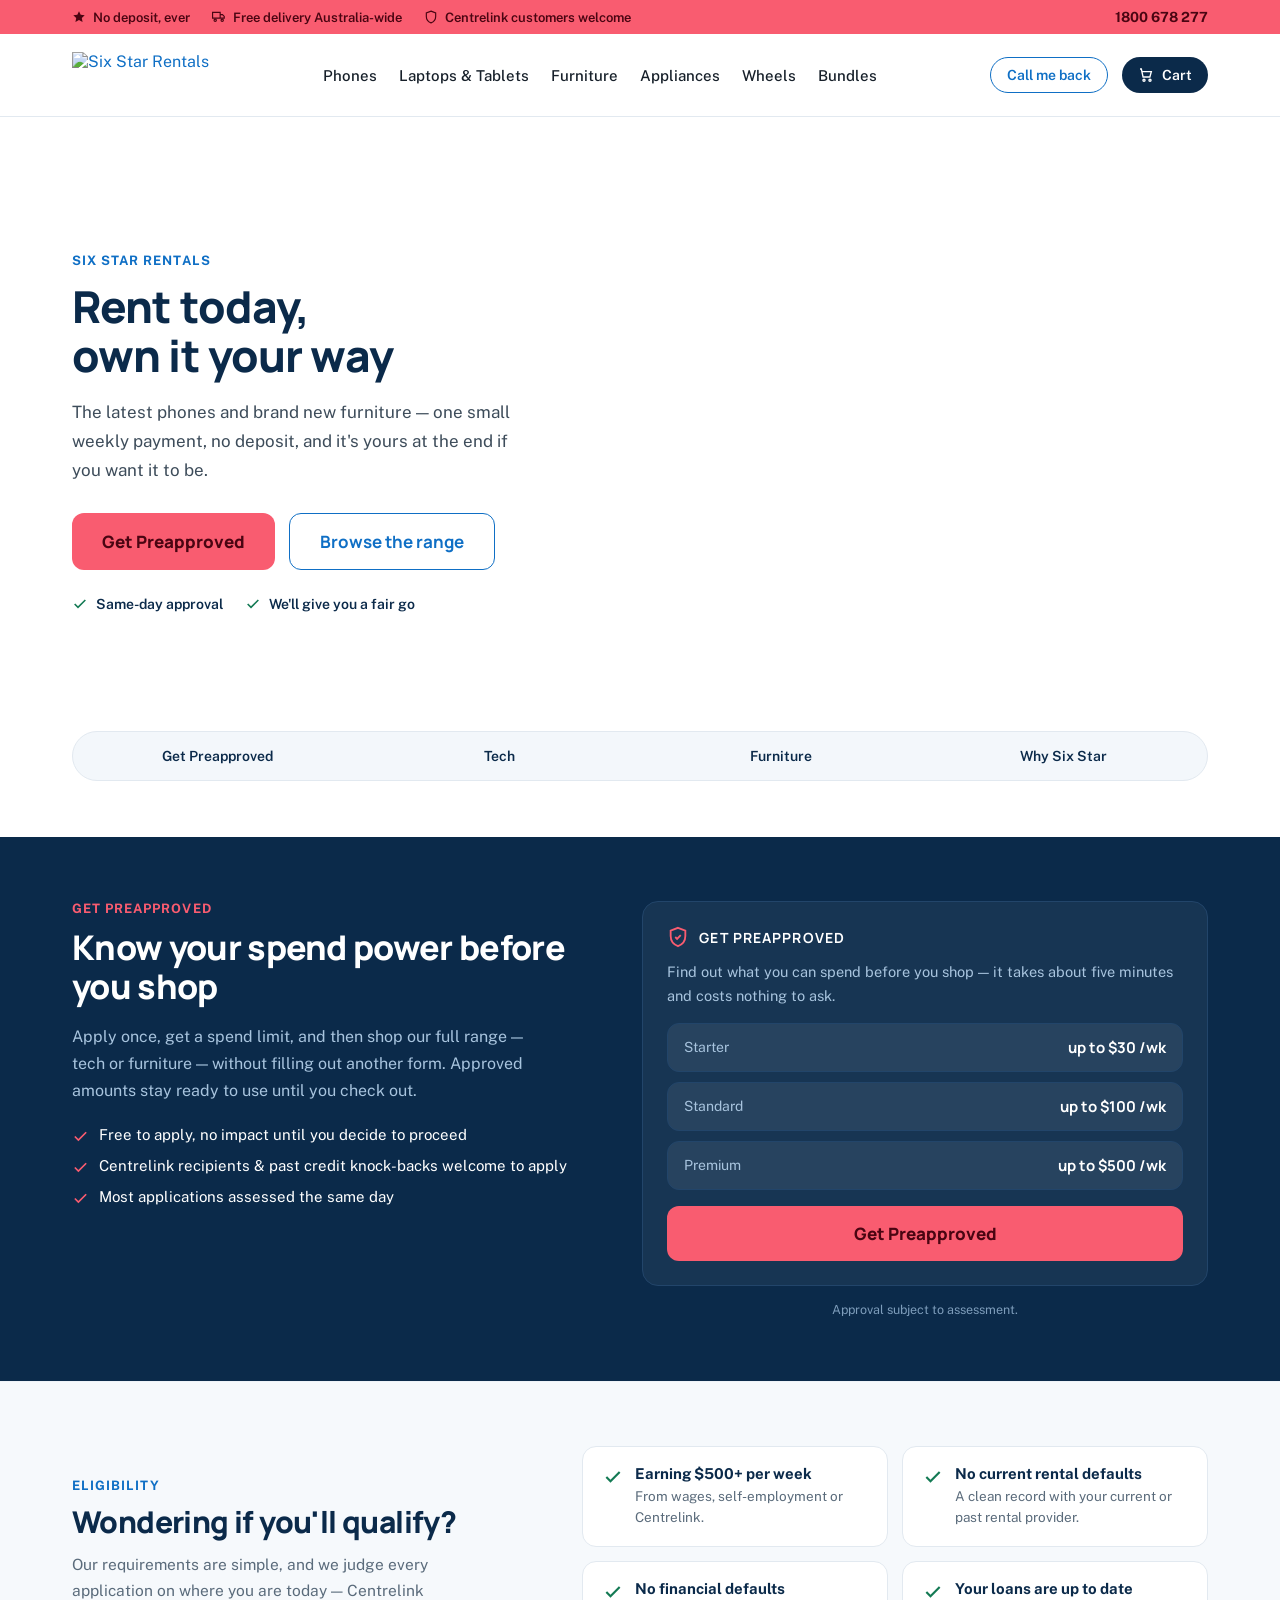
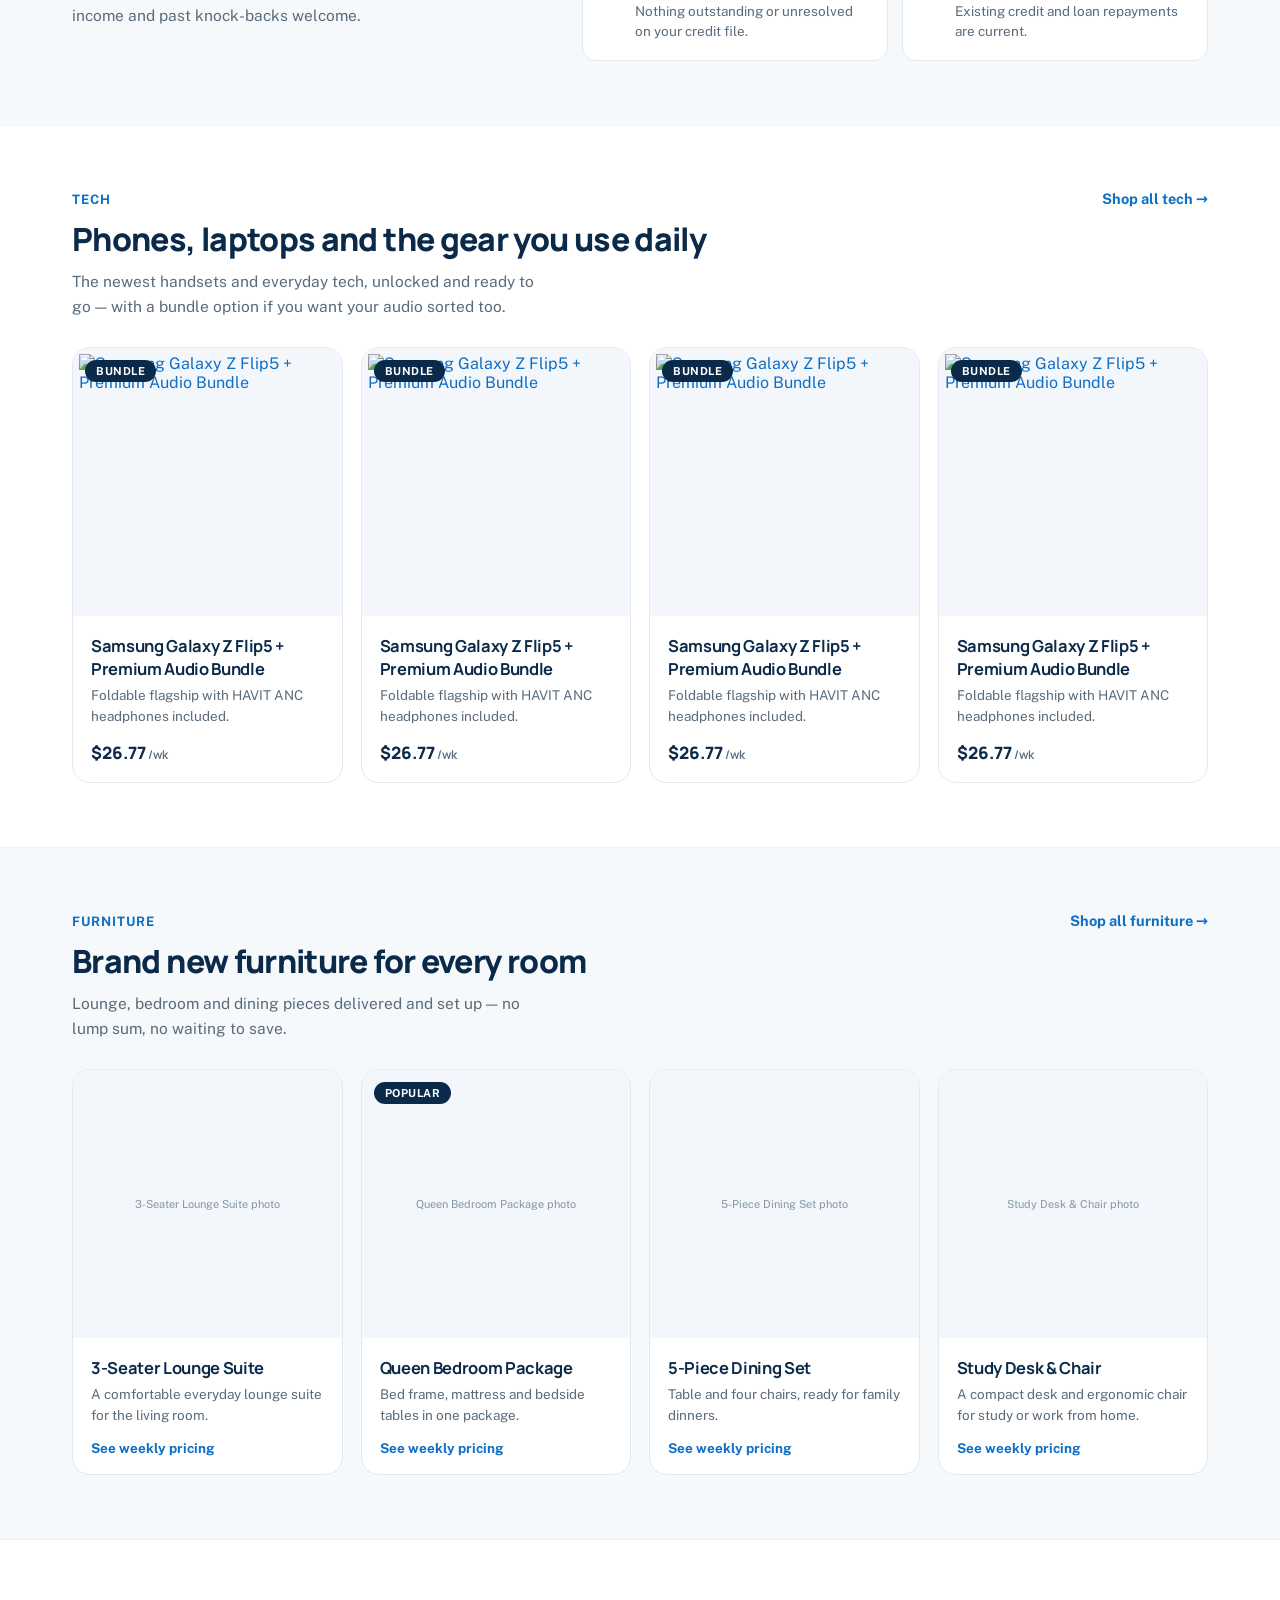
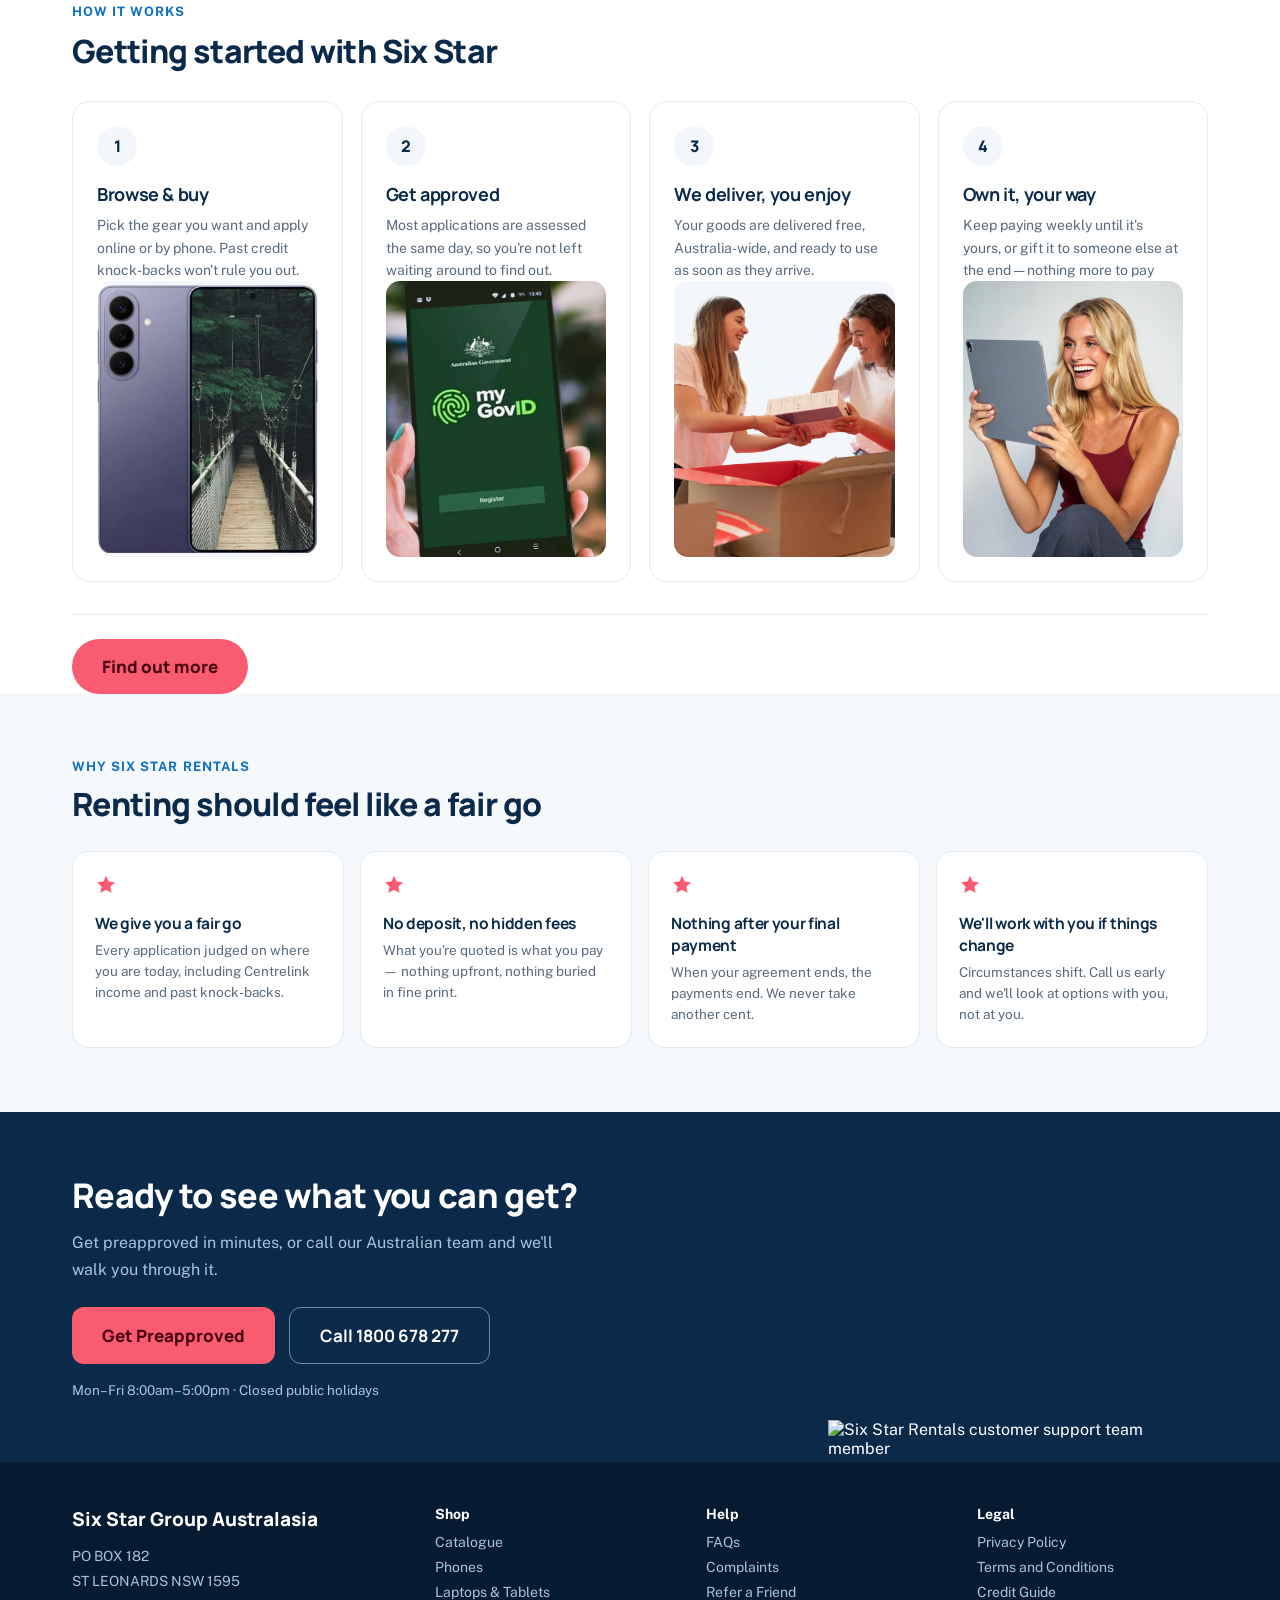
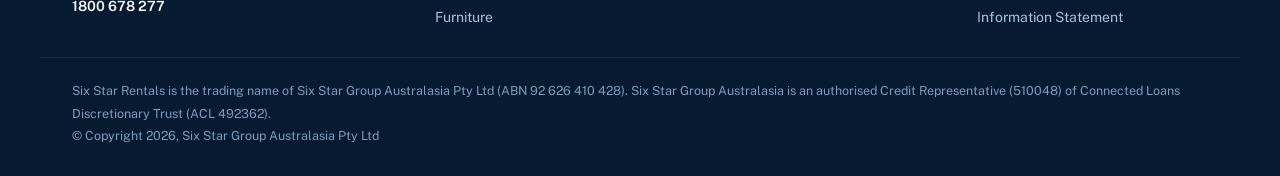
==== index.html @ 4e477255 "Add files via upload" ====
<!DOCTYPE html>
<html lang="en">
<head>
<meta charset="utf-8">
<meta name="viewport" content="width=device-width, initial-scale=1">
<title>Rent Phones, Furniture &amp; Tech with No Deposit | Six Star Rentals</title>
<meta name="description" content="Rent the latest phones, laptops and brand-new furniture with no deposit, one small weekly payment, and the option to own it at the end. Centrelink welcome, same-day approval.">
<link rel="preconnect" href="https://fonts.googleapis.com">
<link rel="preconnect" href="https://fonts.gstatic.com" crossorigin>
<link href="https://fonts.googleapis.com/css2?family=Manrope:wght@500;600;700;800&family=Public+Sans:ital,wght@0,400;0,500;0,600;1,400&display=swap" rel="stylesheet">
<link rel="stylesheet" href="css/styles.css">
</head>
<body>

<div class="annbar">
  <div class="annbar-row">
    <div class="flex gap-22 items-center flex-wrap">
      <span class="annbar-item"><svg width="14" height="14" viewBox="0 0 24 24" fill="#4A0512"><path d="M12 2l2.9 6.3 6.9.8-5 4.7 1.3 6.8L12 17.3 5.9 20.6 7.2 13.8l-5-4.7 6.9-.8z"/></svg>No deposit, ever</span>
      <span class="annbar-item ann-extra"><svg width="14" height="14" viewBox="0 0 24 24" fill="none" stroke="#4A0512" stroke-width="2"><path d="M1 4h13v10H1zM14 8h4l3 3v3h-7z"/><circle cx="5.5" cy="17.5" r="2"/><circle cx="17.5" cy="17.5" r="2"/></svg>Free delivery Australia-wide</span>
      <span class="annbar-item ann-extra"><svg width="14" height="14" viewBox="0 0 24 24" fill="none" stroke="#4A0512" stroke-width="2"><path d="M12 2l8 3v6c0 5-3.4 9.3-8 11-4.6-1.7-8-6-8-11V5z"/></svg>Centrelink customers welcome</span>
    </div>
    <a href="tel:1800678277" class="annbar-phone">1800 678 277</a>
  </div>
</div>

<header class="site-header" data-header>
  <div class="header-row">
    <a href="index.html" class="logo"><img src="https://sixstarrentals.com.au/content/uploads/2018/09/logo-600x149.png" alt="Six Star Rentals"></a>
    <nav class="main-nav" data-main-nav>
      <div><a href="#" data-mega-trigger="phones">Phones</a></div>
      <div><a href="#" data-mega-trigger="laptops">Laptops &amp; Tablets</a></div>
      <div><a href="#furniture" data-mega-trigger="furniture">Furniture</a></div>
      <div><a href="#" data-mega-trigger="appliances">Appliances</a></div>
      <div><a href="#" data-mega-trigger="wheels">Wheels</a></div>
      <div><a href="#">Bundles</a></div>
    </nav>
    <div class="header-actions">
      <a href="#" class="btn-callback">Call me back</a>
      <a href="#" class="btn-cart"><svg width="16" height="16" viewBox="0 0 24 24" fill="none" stroke="#fff" stroke-width="2"><path d="M3 3h2l2.6 12h10.2l2.2-8H6"/><circle cx="9" cy="20" r="1.6"/><circle cx="18" cy="20" r="1.6"/></svg>Cart</a>
      <button class="burger" data-burger aria-label="Menu"><span class="l1"></span><span class="l2"></span><span class="l3"></span></button>
    </div>
  </div>

  <div class="mega-menu" data-mega="phones"><div class="mega-menu-grid">
    <a href="#" class="mega-tile"><span class="tile-img"><span class="tile-ph">Samsung Galaxy phone</span></span><span class="mega-tile-label">Samsung Galaxy</span></a>
    <a href="#" class="mega-tile"><span class="tile-img"><span class="tile-ph">Apple iPhone</span></span><span class="mega-tile-label">Apple iPhone</span></a>
    <a href="#" class="mega-tile"><span class="tile-img"><span class="tile-ph">Google Pixel phone</span></span><span class="mega-tile-label">Google Pixel</span></a>
    <a href="#" class="mega-tile"><span class="tile-img"><span class="tile-ph">Phone with headphones bundle</span></span><span class="mega-tile-label">Audio Bundles</span></a>
  </div></div>
  <div class="mega-menu" data-mega="laptops"><div class="mega-menu-grid">
    <a href="#" class="mega-tile"><span class="tile-img"><span class="tile-ph">Laptop</span></span><span class="mega-tile-label">Laptops</span></a>
    <a href="#" class="mega-tile"><span class="tile-img"><span class="tile-ph">Tablet</span></span><span class="mega-tile-label">Tablets</span></a>
    <a href="#" class="mega-tile"><span class="tile-img"><span class="tile-ph">2-in-1 laptop tablet</span></span><span class="mega-tile-label">2-in-1 Devices</span></a>
  </div></div>
  <div class="mega-menu" data-mega="furniture"><div class="mega-menu-grid">
    <a href="#" class="mega-tile"><span class="tile-img"><span class="tile-ph">Lounge suite</span></span><span class="mega-tile-label">Lounges</span></a>
    <a href="#" class="mega-tile"><span class="tile-img"><span class="tile-ph">Bedroom furniture</span></span><span class="mega-tile-label">Bedroom</span></a>
    <a href="#" class="mega-tile"><span class="tile-img"><span class="tile-ph">Dining set</span></span><span class="mega-tile-label">Dining</span></a>
    <a href="#" class="mega-tile"><span class="tile-img"><span class="tile-ph">Office desk and chair</span></span><span class="mega-tile-label">Office</span></a>
  </div></div>
  <div class="mega-menu" data-mega="appliances"><div class="mega-menu-grid">
    <a href="#" class="mega-tile"><span class="tile-img"><span class="tile-ph">Air conditioner unit</span></span><span class="mega-tile-label">Aircon</span></a>
    <a href="#" class="mega-tile"><span class="tile-img"><span class="tile-ph">Stick vacuum cleaner</span></span><span class="mega-tile-label">Cleaning</span></a>
    <a href="#" class="mega-tile"><span class="tile-img"><span class="tile-ph">Smart TV</span></span><span class="mega-tile-label">Smart TVs</span></a>
    <a href="#" class="mega-tile"><span class="tile-img"><span class="tile-ph">Fridge freezer</span></span><span class="mega-tile-label">Fridge &amp; Freezers</span></a>
  </div></div>
  <div class="mega-menu" data-mega="wheels"><div class="mega-menu-grid">
    <a href="#" class="mega-tile"><span class="tile-img"><span class="tile-ph">Electric bike</span></span><span class="mega-tile-label">E-bikes</span></a>
    <a href="#" class="mega-tile"><span class="tile-img"><span class="tile-ph">Electric scooter</span></span><span class="mega-tile-label">Electric Scooters</span></a>
    <a href="#" class="mega-tile"><span class="tile-img"><span class="tile-ph">Mobility scooter</span></span><span class="mega-tile-label">Mobility Scooters</span></a>
  </div></div>

  <div class="mobile-panel" data-mobile-panel>
    <div class="mobile-panel-inner">
      <div class="mobile-section" data-section="phones">
        <button class="mobile-section-toggle">Phones<svg width="17" height="17" viewBox="0 0 24 24" fill="none" stroke="#A8C4DE" stroke-width="2.2"><path d="M6 9l6 6 6-6"/></svg></button>
        <div class="mobile-subgrid">
          <a href="#" class="mobile-tile"><span class="mobile-tile-img"><span class="tile-ph">Samsung Galaxy phone</span></span><span class="mobile-tile-label">Samsung Galaxy</span></a>
          <a href="#" class="mobile-tile"><span class="mobile-tile-img"><span class="tile-ph">Apple iPhone</span></span><span class="mobile-tile-label">Apple iPhone</span></a>
          <a href="#" class="mobile-tile"><span class="mobile-tile-img"><span class="tile-ph">Google Pixel phone</span></span><span class="mobile-tile-label">Google Pixel</span></a>
          <a href="#" class="mobile-tile"><span class="mobile-tile-img"><span class="tile-ph">Phone with headphones bundle</span></span><span class="mobile-tile-label">Audio Bundles</span></a>
        </div>
      </div>
      <div class="mobile-section" data-section="laptops">
        <button class="mobile-section-toggle">Laptops &amp; Tablets<svg width="17" height="17" viewBox="0 0 24 24" fill="none" stroke="#A8C4DE" stroke-width="2.2"><path d="M6 9l6 6 6-6"/></svg></button>
        <div class="mobile-subgrid">
          <a href="#" class="mobile-tile"><span class="mobile-tile-img"><span class="tile-ph">Laptop</span></span><span class="mobile-tile-label">Laptops</span></a>
          <a href="#" class="mobile-tile"><span class="mobile-tile-img"><span class="tile-ph">Tablet</span></span><span class="mobile-tile-label">Tablets</span></a>
          <a href="#" class="mobile-tile"><span class="mobile-tile-img"><span class="tile-ph">2-in-1 laptop tablet</span></span><span class="mobile-tile-label">2-in-1 Devices</span></a>
        </div>
      </div>
      <div class="mobile-section" data-section="furniture">
        <button class="mobile-section-toggle">Furniture<svg width="17" height="17" viewBox="0 0 24 24" fill="none" stroke="#A8C4DE" stroke-width="2.2"><path d="M6 9l6 6 6-6"/></svg></button>
        <div class="mobile-subgrid">
          <a href="#" class="mobile-tile"><span class="mobile-tile-img"><span class="tile-ph">Lounge suite</span></span><span class="mobile-tile-label">Lounges</span></a>
          <a href="#" class="mobile-tile"><span class="mobile-tile-img"><span class="tile-ph">Bedroom furniture</span></span><span class="mobile-tile-label">Bedroom</span></a>
          <a href="#" class="mobile-tile"><span class="mobile-tile-img"><span class="tile-ph">Dining set</span></span><span class="mobile-tile-label">Dining</span></a>
          <a href="#" class="mobile-tile"><span class="mobile-tile-img"><span class="tile-ph">Office desk and chair</span></span><span class="mobile-tile-label">Office</span></a>
        </div>
      </div>
      <div class="mobile-section" data-section="appliances">
        <button class="mobile-section-toggle">Appliances<svg width="17" height="17" viewBox="0 0 24 24" fill="none" stroke="#A8C4DE" stroke-width="2.2"><path d="M6 9l6 6 6-6"/></svg></button>
        <div class="mobile-subgrid">
          <a href="#" class="mobile-tile"><span class="mobile-tile-img"><span class="tile-ph">Air conditioner unit</span></span><span class="mobile-tile-label">Aircon</span></a>
          <a href="#" class="mobile-tile"><span class="mobile-tile-img"><span class="tile-ph">Stick vacuum cleaner</span></span><span class="mobile-tile-label">Cleaning</span></a>
          <a href="#" class="mobile-tile"><span class="mobile-tile-img"><span class="tile-ph">Smart TV</span></span><span class="mobile-tile-label">Smart TVs</span></a>
          <a href="#" class="mobile-tile"><span class="mobile-tile-img"><span class="tile-ph">Fridge freezer</span></span><span class="mobile-tile-label">Fridge &amp; Freezers</span></a>
        </div>
      </div>
      <div class="mobile-section" data-section="wheels">
        <button class="mobile-section-toggle">Wheels<svg width="17" height="17" viewBox="0 0 24 24" fill="none" stroke="#A8C4DE" stroke-width="2.2"><path d="M6 9l6 6 6-6"/></svg></button>
        <div class="mobile-subgrid">
          <a href="#" class="mobile-tile"><span class="mobile-tile-img"><span class="tile-ph">Electric bike</span></span><span class="mobile-tile-label">E-bikes</span></a>
          <a href="#" class="mobile-tile"><span class="mobile-tile-img"><span class="tile-ph">Electric scooter</span></span><span class="mobile-tile-label">Electric Scooters</span></a>
          <a href="#" class="mobile-tile"><span class="mobile-tile-img"><span class="tile-ph">Mobility scooter</span></span><span class="mobile-tile-label">Mobility Scooters</span></a>
        </div>
      </div>
      <a href="#" class="mobile-link">Bundles</a>
      <a href="#preapproved" class="mobile-cta">Get Preapproved</a>
      <a href="tel:1800678277" class="mobile-call">Call 1800 678 277</a>
    </div>
  </div>
</header>

<main>
  <section class="wrap" style="padding-top:64px" data-hero-wrap>
    <div class="hero-grid" data-hero>
      <div>
        <div class="hero-eyebrow">Six Star Rentals</div>
        <h1 class="hero-title">Rent today,<br>own it your way</h1>
        <p class="hero-lede">The latest phones and brand new furniture — one small weekly payment, no deposit, and it's yours at the end if you want it to be.</p>
        <div class="flex gap-14 flex-wrap mt-28">
          <a href="#preapproved" class="btn btn-pink">Get Preapproved</a>
          <a href="#tech" class="btn btn-outline-blue">Browse the range</a>
        </div>
        <div class="flex gap-22 flex-wrap mt-26">
          <span class="trust-row"><svg width="16" height="16" viewBox="0 0 24 24" fill="none" stroke="#147A54" stroke-width="2.4"><path d="M20 6L9 17l-5-5"/></svg>Same-day approval</span>
          <span class="trust-row"><svg width="16" height="16" viewBox="0 0 24 24" fill="none" stroke="#147A54" stroke-width="2.4"><path d="M20 6L9 17l-5-5"/></svg>We'll give you a fair go</span>
        </div>
      </div>
      <div class="hero-media">
        <video src="assets/video/hero.mp4" data-hero-video autoplay loop muted playsinline></video>
      </div>
    </div>
  </section>

  <nav class="wrap" style="margin-top:48px">
    <div class="subnav">
      <a href="#preapproved">Get Preapproved</a>
      <a href="#tech">Tech</a>
      <a href="#furniture">Furniture</a>
      <a href="#promise">Why Six Star</a>
    </div>
  </nav>

  <section id="preapproved" class="section section-navy" style="margin-top:56px">
    <div class="wrap col-2" style="grid-template-columns:1fr 1.1fr;gap:56px;align-items:start">
      <div>
        <div class="eyebrow eyebrow-pink">Get Preapproved</div>
        <h2 class="fs-34 fw-800 c-white lh-tight mt-12">Know your spend power before you shop</h2>
        <p class="fs-16 lh-loose c-lightblue mt-16 mw-46">Apply once, get a spend limit, and then shop our full range — tech or furniture — without filling out another form. Approved amounts stay ready to use until you check out.</p>
        <ul class="flex-col gap-12 mt-22">
          <li class="flex gap-10 fs-15 c-white"><svg width="17" height="17" viewBox="0 0 24 24" fill="none" stroke="#F95C70" stroke-width="2.4" style="flex:none;margin-top:2px"><path d="M20 6L9 17l-5-5"/></svg>Free to apply, no impact until you decide to proceed</li>
          <li class="flex gap-10 fs-15 c-white"><svg width="17" height="17" viewBox="0 0 24 24" fill="none" stroke="#F95C70" stroke-width="2.4" style="flex:none;margin-top:2px"><path d="M20 6L9 17l-5-5"/></svg>Centrelink recipients &amp; past credit knock-backs welcome to apply</li>
          <li class="flex gap-10 fs-15 c-white"><svg width="17" height="17" viewBox="0 0 24 24" fill="none" stroke="#F95C70" stroke-width="2.4" style="flex:none;margin-top:2px"><path d="M20 6L9 17l-5-5"/></svg>Most applications assessed the same day</li>
        </ul>
      </div>
      <div class="flex-col gap-12">
        <div class="quiz-card" data-quiz>
          <div class="flex items-center gap-10">
            <svg width="22" height="22" viewBox="0 0 24 24" fill="none" stroke="#F95C70" stroke-width="2"><path d="M12 2l8 3v6c0 5-3.4 9.3-8 11-4.6-1.7-8-6-8-11V5z"/><path d="M9 12l2 2 4-4"/></svg>
            <span class="f-heading fs-14 fw-700 c-white uppercase-tag">Get Preapproved</span>
          </div>
          <p class="fs-14-5 lh-normal c-lightblue mt-12">Find out what you can spend before you shop — it takes about five minutes and costs nothing to ask.</p>

          <div class="quiz-step active" data-step="0">
            <div class="flex-col gap-10 mt-16">
              <div class="quiz-option" data-quiz-next="1"><span class="fs-14 c-lightblue">Starter</span><span class="f-heading fs-15 fw-700 c-white">up to $30 /wk</span></div>
              <div class="quiz-option" data-quiz-next="1"><span class="fs-14 c-lightblue">Standard</span><span class="f-heading fs-15 fw-700 c-white">up to $100 /wk</span></div>
              <div class="quiz-option" data-quiz-next="1"><span class="fs-14 c-lightblue">Premium</span><span class="f-heading fs-15 fw-700 c-white">up to $500 /wk</span></div>
            </div>
          </div>
          <div class="quiz-step" data-step="1">
            <button class="quiz-back" data-quiz-back="0">&larr; Back</button>
            <div class="fs-15-5 fw-700 c-white mt-12">What's your employment status?</div>
            <div class="flex-col gap-10 mt-12">
              <div class="quiz-option" data-quiz-next="2">I work full time</div>
              <div class="quiz-option" data-quiz-next="2">I work part time</div>
              <div class="quiz-option" data-quiz-next="2">Centrelink</div>
            </div>
          </div>
          <div class="quiz-step" data-step="2">
            <button class="quiz-back" data-quiz-back="1">&larr; Back</button>
            <div class="fs-15-5 fw-700 c-white mt-12">What's your living situation?</div>
            <div class="flex-col gap-10 mt-12">
              <div class="quiz-option" data-quiz-next="3">Own property</div>
              <div class="quiz-option" data-quiz-next="3">Rent</div>
              <div class="quiz-option" data-quiz-next="3">Live with parents</div>
            </div>
          </div>
          <div class="quiz-step" data-step="3">
            <button class="quiz-back" data-quiz-back="2">&larr; Back</button>
            <div class="fs-15-5 fw-700 c-white mt-12">What's your weekly income?</div>
            <div class="flex-col gap-10 mt-12">
              <div class="quiz-option" data-quiz-next="4">I earn more than $500 /wk</div>
              <div class="quiz-option" data-quiz-next="4">I earn less than $500 /wk</div>
            </div>
          </div>
          <div class="quiz-step text-center mt-16" data-step="4">
            <svg width="40" height="40" viewBox="0 0 24 24" fill="none" stroke="#F95C70" stroke-width="2" style="margin:0 auto;display:block"><path d="M20 6L9 17l-5-5"/></svg>
            <div class="fs-16 fw-700 c-white mt-10">Thanks — the good news?</div>
            <p class="fs-14 c-lightblue mt-8">You're exactly the person we'd like to work with. Complete the next 2 steps and you'll be preapproved with a spending limit.</p>
          </div>

          <a href="#" class="btn btn-pink btn-block mt-16">Get Preapproved</a>
        </div>
        <p class="fs-12-5 c-mutedblue mt-4 text-center">Approval subject to assessment.</p>
      </div>
    </div>
  </section>

  <section class="section section-tint">
    <div class="wrap col-2" style="grid-template-columns:0.85fr 1.15fr;gap:48px;align-items:center">
      <div>
        <div class="eyebrow">Eligibility</div>
        <h2 class="fs-30 fw-800 c-navy lh-tight mt-12">Wondering if you'll qualify?</h2>
        <p class="fs-15-5 lh-relaxed c-slate mt-12 mw-42">Our requirements are simple, and we judge every application on where you are today — Centrelink income and past knock-backs welcome.</p>
      </div>
      <div class="col-2-elig">
        <div class="elig-card"><svg width="20" height="20" viewBox="0 0 24 24" fill="none" stroke="#147A54" stroke-width="2.6" style="flex:none;margin-top:2px"><path d="M20 6L9 17l-5-5"/></svg>
          <div><div class="fs-15 fw-700 c-navy">Earning $500+ per week</div><div class="fs-13-5 lh-snug c-slate mt-4">From wages, self-employment or Centrelink.</div></div>
        </div>
        <div class="elig-card"><svg width="20" height="20" viewBox="0 0 24 24" fill="none" stroke="#147A54" stroke-width="2.6" style="flex:none;margin-top:2px"><path d="M20 6L9 17l-5-5"/></svg>
          <div><div class="fs-15 fw-700 c-navy">No current rental defaults</div><div class="fs-13-5 lh-snug c-slate mt-4">A clean record with your current or past rental provider.</div></div>
        </div>
        <div class="elig-card"><svg width="20" height="20" viewBox="0 0 24 24" fill="none" stroke="#147A54" stroke-width="2.6" style="flex:none;margin-top:2px"><path d="M20 6L9 17l-5-5"/></svg>
          <div><div class="fs-15 fw-700 c-navy">No financial defaults</div><div class="fs-13-5 lh-snug c-slate mt-4">Nothing outstanding or unresolved on your credit file.</div></div>
        </div>
        <div class="elig-card"><svg width="20" height="20" viewBox="0 0 24 24" fill="none" stroke="#147A54" stroke-width="2.6" style="flex:none;margin-top:2px"><path d="M20 6L9 17l-5-5"/></svg>
          <div><div class="fs-15 fw-700 c-navy">Your loans are up to date</div><div class="fs-13-5 lh-snug c-slate mt-4">Existing credit and loan repayments are current.</div></div>
        </div>
      </div>
    </div>
  </section>

  <section id="tech" class="section">
    <div class="wrap">
      <div class="flex justify-between flex-wrap" style="align-items:baseline;gap:20px">
        <div>
          <div class="eyebrow">Tech</div>
          <h2 class="fs-32 fw-800 c-navy mt-10">Phones, laptops and the gear you use daily</h2>
          <p class="fs-15-5 lh-normal c-slate mt-8 mw-52">The newest handsets and everyday tech, unlocked and ready to go — with a bundle option if you want your audio sorted too.</p>
        </div>
        <a href="#tech" class="section-link">Shop all tech &rarr;</a>
      </div>
      <div class="cards-4">
        <a href="#" class="prod-card">
          <div class="prod-media"><span class="badge-navy">Bundle</span><img src="https://sixstarrentals.com.au/content/uploads/2025/11/25.png" alt="Samsung Galaxy Z Flip5 + Premium Audio Bundle"></div>
          <div class="prod-body"><h3 class="prod-title">Samsung Galaxy Z Flip5 + Premium Audio Bundle</h3><p class="prod-blurb">Foldable flagship with HAVIT ANC headphones included.</p>
            <div class="prod-price-row"><span class="prod-price">$26.77<small> /wk</small></span></div>
          </div>
        </a>
        <a href="#" class="prod-card">
          <div class="prod-media"><span class="badge-navy">Bundle</span><img src="https://sixstarrentals.com.au/content/uploads/2025/11/25.png" alt="Samsung Galaxy Z Flip5 + Premium Audio Bundle"></div>
          <div class="prod-body"><h3 class="prod-title">Samsung Galaxy Z Flip5 + Premium Audio Bundle</h3><p class="prod-blurb">Foldable flagship with HAVIT ANC headphones included.</p>
            <div class="prod-price-row"><span class="prod-price">$26.77<small> /wk</small></span></div>
          </div>
        </a>
        <a href="#" class="prod-card">
          <div class="prod-media"><span class="badge-navy">Bundle</span><img src="https://sixstarrentals.com.au/content/uploads/2025/11/25.png" alt="Samsung Galaxy Z Flip5 + Premium Audio Bundle"></div>
          <div class="prod-body"><h3 class="prod-title">Samsung Galaxy Z Flip5 + Premium Audio Bundle</h3><p class="prod-blurb">Foldable flagship with HAVIT ANC headphones included.</p>
            <div class="prod-price-row"><span class="prod-price">$26.77<small> /wk</small></span></div>
          </div>
        </a>
        <a href="#" class="prod-card">
          <div class="prod-media"><span class="badge-navy">Bundle</span><img src="https://sixstarrentals.com.au/content/uploads/2025/11/25.png" alt="Samsung Galaxy Z Flip5 + Premium Audio Bundle"></div>
          <div class="prod-body"><h3 class="prod-title">Samsung Galaxy Z Flip5 + Premium Audio Bundle</h3><p class="prod-blurb">Foldable flagship with HAVIT ANC headphones included.</p>
            <div class="prod-price-row"><span class="prod-price">$26.77<small> /wk</small></span></div>
          </div>
        </a>
      </div>
    </div>
  </section>

  <section id="furniture" class="section section-tint">
    <div class="wrap">
      <div class="flex justify-between flex-wrap" style="align-items:baseline;gap:20px">
        <div>
          <div class="eyebrow">Furniture</div>
          <h2 class="fs-32 fw-800 c-navy mt-10">Brand new furniture for every room</h2>
          <p class="fs-15-5 lh-normal c-slate mt-8 mw-52">Lounge, bedroom and dining pieces delivered and set up — no lump sum, no waiting to save.</p>
        </div>
        <a href="#furniture" class="section-link">Shop all furniture &rarr;</a>
      </div>
      <div class="cards-4">
        <a href="#" class="prod-card">
          <div class="prod-media"><div class="img-ph">3-Seater Lounge Suite photo</div></div>
          <div class="prod-body"><h3 class="prod-title">3-Seater Lounge Suite</h3><p class="prod-blurb">A comfortable everyday lounge suite for the living room.</p>
            <div class="prod-price-row"><span class="prod-cta">See weekly pricing</span></div>
          </div>
        </a>
        <a href="#" class="prod-card">
          <div class="prod-media"><span class="badge-navy">Popular</span><div class="img-ph">Queen Bedroom Package photo</div></div>
          <div class="prod-body"><h3 class="prod-title">Queen Bedroom Package</h3><p class="prod-blurb">Bed frame, mattress and bedside tables in one package.</p>
            <div class="prod-price-row"><span class="prod-cta">See weekly pricing</span></div>
          </div>
        </a>
        <a href="#" class="prod-card">
          <div class="prod-media"><div class="img-ph">5-Piece Dining Set photo</div></div>
          <div class="prod-body"><h3 class="prod-title">5-Piece Dining Set</h3><p class="prod-blurb">Table and four chairs, ready for family dinners.</p>
            <div class="prod-price-row"><span class="prod-cta">See weekly pricing</span></div>
          </div>
        </a>
        <a href="#" class="prod-card">
          <div class="prod-media"><div class="img-ph">Study Desk &amp; Chair photo</div></div>
          <div class="prod-body"><h3 class="prod-title">Study Desk &amp; Chair</h3><p class="prod-blurb">A compact desk and ergonomic chair for study or work from home.</p>
            <div class="prod-price-row"><span class="prod-cta">See weekly pricing</span></div>
          </div>
        </a>
      </div>
    </div>
  </section>

  <section class="section" style="padding-bottom:0">
    <div class="wrap">
      <div class="eyebrow">How it works</div>
      <h2 class="fs-32 fw-800 c-navy mt-10">Getting started with Six Star</h2>
      <div class="cards-4">
        <div class="howstep-card">
          <span class="howstep-num">1</span>
          <h3 class="fs-18 fw-700 c-navy mt-16">Browse &amp; buy</h3>
          <p class="fs-14 lh-normal c-slate mt-8">Pick the gear you want and apply online or by phone. Past credit knock-backs won't rule you out.</p>
          <div class="howstep-media"><img class="img-contain" src="assets/images/browse-buy-phone.jpg" alt="Browsing products on a phone"></div>
        </div>
        <div class="howstep-card">
          <span class="howstep-num">2</span>
          <h3 class="fs-18 fw-700 c-navy mt-16">Get approved</h3>
          <p class="fs-14 lh-normal c-slate mt-8">Most applications are assessed the same day, so you're not left waiting around to find out.</p>
          <div class="howstep-media"><img class="img-cover" src="assets/images/preapproved-mygovid.jpg" alt="Verifying identity on a phone"></div>
        </div>
        <div class="howstep-card">
          <span class="howstep-num">3</span>
          <h3 class="fs-18 fw-700 c-navy mt-16">We deliver, you enjoy</h3>
          <p class="fs-14 lh-normal c-slate mt-8">Your goods are delivered free, Australia-wide, and ready to use as soon as they arrive.</p>
          <div class="howstep-media"><img class="img-cover" src="assets/images/delivery-unboxing.webp" alt="Unboxing a delivery at home"></div>
        </div>
        <div class="howstep-card">
          <span class="howstep-num">4</span>
          <h3 class="fs-18 fw-700 c-navy mt-16">Own it, your way</h3>
          <p class="fs-14 lh-normal c-slate mt-8">Keep paying weekly until it's yours, or gift it to someone else at the end — nothing more to pay</p>
          <div class="howstep-media"><img class="img-cover" src="assets/images/own-it-your-way.png" alt="Enjoying a new device at home"></div>
        </div>
      </div>
      <div style="height:1px;background:#E2E9F0" class="mt-32"></div>
      <a href="#" class="btn btn-pink mt-24" style="border-radius:999px">Find out more</a>
    </div>
  </section>

  <section id="promise" class="section section-tint-top">
    <div class="wrap">
      <div class="mw-60">
        <div class="eyebrow">Why Six Star Rentals</div>
        <h2 class="fs-32 fw-800 c-navy lh-tight mt-12">Renting should feel like a fair go</h2>
      </div>
      <div class="cards-4" style="gap:16px">
        <div class="card">
          <svg width="22" height="22" viewBox="0 0 24 24" fill="#F95C70"><path d="M12 2l2.9 6.3 6.9.8-5 4.7 1.3 6.8L12 17.3 5.9 20.6 7.2 13.8l-5-4.7 6.9-.8z"/></svg>
          <h3 class="fs-15-5 fw-700 c-navy mt-12">We give you a fair go</h3>
          <p class="fs-13-5 lh-snug c-slate mt-6">Every application judged on where you are today, including Centrelink income and past knock-backs.</p>
        </div>
        <div class="card">
          <svg width="22" height="22" viewBox="0 0 24 24" fill="#F95C70"><path d="M12 2l2.9 6.3 6.9.8-5 4.7 1.3 6.8L12 17.3 5.9 20.6 7.2 13.8l-5-4.7 6.9-.8z"/></svg>
          <h3 class="fs-15-5 fw-700 c-navy mt-12">No deposit, no hidden fees</h3>
          <p class="fs-13-5 lh-snug c-slate mt-6">What you're quoted is what you pay — nothing upfront, nothing buried in fine print.</p>
        </div>
        <div class="card">
          <svg width="22" height="22" viewBox="0 0 24 24" fill="#F95C70"><path d="M12 2l2.9 6.3 6.9.8-5 4.7 1.3 6.8L12 17.3 5.9 20.6 7.2 13.8l-5-4.7 6.9-.8z"/></svg>
          <h3 class="fs-15-5 fw-700 c-navy mt-12">Nothing after your final payment</h3>
          <p class="fs-13-5 lh-snug c-slate mt-6">When your agreement ends, the payments end. We never take another cent.</p>
        </div>
        <div class="card">
          <svg width="22" height="22" viewBox="0 0 24 24" fill="#F95C70"><path d="M12 2l2.9 6.3 6.9.8-5 4.7 1.3 6.8L12 17.3 5.9 20.6 7.2 13.8l-5-4.7 6.9-.8z"/></svg>
          <h3 class="fs-15-5 fw-700 c-navy mt-12">We'll work with you if things change</h3>
          <p class="fs-13-5 lh-snug c-slate mt-6">Circumstances shift. Call us early and we'll look at options with you, not at you.</p>
        </div>
      </div>
    </div>
  </section>
</main>

<section class="section section-navy">
  <div class="wrap col-2 help-grid">
    <div>
      <h2 class="fs-34 fw-800 c-white lh-tight">Ready to see what you can get?</h2>
      <p class="fs-16 lh-loose c-lightblue mt-14 mw-50">Get preapproved in minutes, or call our Australian team and we'll walk you through it.</p>
      <div class="flex gap-14 flex-wrap mt-24">
        <a href="#preapproved" class="btn btn-pink">Get Preapproved</a>
        <a href="tel:1800678277" class="btn btn-outline-white">Call 1800 678 277</a>
      </div>
      <p class="fs-13-5 c-lightblue mt-18">Mon&ndash;Fri 8:00am&ndash;5:00pm &middot; Closed public holidays</p>
    </div>
    <img class="help-img support-img" src="https://sixstarrentals.com.au/content/uploads/2018/10/Homepage_WeAreHereToHelp_suzie_BLUE-600x459.png" alt="Six Star Rentals customer support team member" style="margin-bottom:-60px;align-self:end">
  </div>
</section>

<footer class="site-footer">
  <div class="wrap footer-cards">
    <div>
      <div class="footer-brand">Six Star Group Australasia</div>
      <p class="lh-18 mt-12">PO BOX 182<br>ST LEONARDS NSW 1595<br><a href="tel:1800678277" style="color:#fff;font-weight:600">1800 678 277</a></p>
    </div>
    <div>
      <div class="footer-col-title">Shop</div>
      <ul class="footer-links"><li><a href="#">Catalogue</a></li><li><a href="#tech">Phones</a></li><li><a href="#tech">Laptops &amp; Tablets</a></li><li><a href="#furniture">Furniture</a></li></ul>
    </div>
    <div>
      <div class="footer-col-title">Help</div>
      <ul class="footer-links"><li><a href="#">FAQs</a></li><li><a href="#">Complaints</a></li><li><a href="#">Refer a Friend</a></li></ul>
    </div>
    <div>
      <div class="footer-col-title">Legal</div>
      <ul class="footer-links"><li><a href="#">Privacy Policy</a></li><li><a href="#">Terms and Conditions</a></li><li><a href="#">Credit Guide</a></li><li><a href="#">Information Statement</a></li></ul>
    </div>
  </div>
  <div class="footer-legal">
    Six Star Rentals is the trading name of Six Star Group Australasia Pty Ltd (ABN 92 626 410 428). Six Star Group Australasia is an authorised Credit Representative (510048) of Connected Loans Discretionary Trust (ACL 492362).<br>&copy; Copyright 2026, Six Star Group Australasia Pty Ltd
  </div>
</footer>

<script src="js/main.js"></script>
</body>
</html>
---- css/styles.css ----
/* ===== Reset & base ===== */
*{box-sizing:border-box}
body{margin:0;font-family:'Public Sans',system-ui,sans-serif;color:#17202A;background:#fff;-webkit-font-smoothing:antialiased}
a{color:#0F6FC5;text-decoration:none}
a:hover{color:#0B2A4A;text-decoration:underline}
h1,h2,h3,h4{font-family:'Manrope',system-ui,sans-serif;margin:0;letter-spacing:-0.02em}
p{margin:0}
ul{margin:0;padding:0;list-style:none}
img{max-width:100%;display:block}
button{font-family:inherit}
summary::-webkit-details-marker{display:none}
summary{cursor:pointer;list-style:none}
details[open] .chev{transform:rotate(45deg)}
.chev{transition:transform .2s}

/* ===== Tokens ===== */
:root{
  --navy:#0B2A4A;--navy-deep:#061B31;--blue:#0F6FC5;--blue-tint:#EAF3FB;--blue-tint2:#CFE2F3;
  --pink:#F95C70;--pink-dark:#E2455B;--pink-text:#4A0512;
  --ink:#17202A;--slate:#5A6B7B;--slate2:#3D4C5A;--muted:#8496A6;--line:#E2E9F0;--line2:#EEF3F8;
  --bg-tint:#F6F9FC;--bg-tint2:#F3F7FB;--bg-faint:#F9FBFD;--green:#147A54;
  --lightblue:#A8C4DE;--mutedblue:#7E9DBB;--bnavy:#22456A;--bnavy2:#3D5A7A;
}

/* ===== Utilities ===== */
.wrap{max-width:1200px;margin:0 auto;padding:0 32px}
.fs-12{font-size:12px}.fs-12-5{font-size:12.5px}.fs-13{font-size:13px}.fs-13-5{font-size:13.5px}
.fs-14{font-size:14px}.fs-14-5{font-size:14.5px}.fs-15{font-size:15px}.fs-15-5{font-size:15.5px}
.fs-16{font-size:16px}.fs-17{font-size:17px}.fs-18{font-size:18px}.fs-19{font-size:19px}
.fs-20{font-size:20px}.fs-22{font-size:22px}.fs-24{font-size:24px}.fs-28{font-size:28px}
.fs-29{font-size:29px}.fs-30{font-size:30px}.fs-32{font-size:32px}.fs-34{font-size:34px}
.fs-36{font-size:36px}.fs-40{font-size:40px}.fs-44{font-size:44px}
.fw-500{font-weight:500}.fw-600{font-weight:600}.fw-700{font-weight:700}.fw-800{font-weight:800}
.c-navy{color:var(--navy)}.c-blue{color:var(--blue)}.c-pink{color:var(--pink)}.c-pinktext{color:var(--pink-text)}
.c-slate{color:var(--slate)}.c-slate2{color:var(--slate2)}.c-ink{color:var(--ink)}.c-white{color:#fff}
.c-green{color:var(--green)}.c-lightblue{color:var(--lightblue)}.c-muted{color:var(--muted)}.c-mutedblue{color:var(--mutedblue)}
.f-heading{font-family:'Manrope',sans-serif}
.lh-1{line-height:1}.lh-tight{line-height:1.15}.lh-snug{line-height:1.55}.lh-normal{line-height:1.6}
.lh-relaxed{line-height:1.65}.lh-loose{line-height:1.7}.lh-18{line-height:1.8}
.uppercase-tag{letter-spacing:.08em;text-transform:uppercase}
.tag-tight{letter-spacing:.06em;text-transform:uppercase}
.mt-4{margin-top:4px}.mt-6{margin-top:6px}.mt-7{margin-top:7px}.mt-8{margin-top:8px}.mt-9{margin-top:9px}
.mt-10{margin-top:10px}.mt-12{margin-top:12px}.mt-14{margin-top:14px}.mt-16{margin-top:16px}
.mt-18{margin-top:18px}.mt-20{margin-top:20px}.mt-22{margin-top:22px}.mt-24{margin-top:24px}
.mt-26{margin-top:26px}.mt-28{margin-top:28px}.mt-30{margin-top:30px}.mt-32{margin-top:32px}
.mw-16{max-width:16ch}.mw-20{max-width:20ch}.mw-42{max-width:42ch}.mw-46{max-width:46ch}
.mw-50{max-width:50ch}.mw-52{max-width:52ch}.mw-60{max-width:60ch}.mw-62{max-width:62ch}.mw-78{max-width:78ch}
.flex{display:flex}.flex-col{display:flex;flex-direction:column}.items-center{align-items:center}
.items-start{align-items:flex-start}.justify-between{justify-content:space-between}.justify-center{justify-content:center}
.flex-wrap{flex-wrap:wrap}.flex-none{flex:none}.flex-1{flex:1}.gap-6{gap:6px}.gap-7{gap:7px}.gap-8{gap:8px}
.gap-9{gap:9px}.gap-10{gap:10px}.gap-11{gap:11px}.gap-12{gap:12px}.gap-14{gap:14px}.gap-16{gap:16px}
.gap-18{gap:18px}.gap-20{gap:20px}.gap-22{gap:22px}.gap-24{gap:24px}.gap-28{gap:28px}.gap-40{gap:40px}
.text-center{text-align:center}.text-right{text-align:right}
.min-w-0{min-width:0}.rel{position:relative}.hidden{display:none !important}

/* ===== Announcement bar & header ===== */
.annbar{background:var(--pink);color:var(--pink-text);font-size:13px;font-weight:600;padding:9px 0}
.annbar-row{max-width:1200px;margin:0 auto;padding:0 32px;display:flex;align-items:center;justify-content:space-between;gap:12px 24px;flex-wrap:wrap}
.annbar-item{display:flex;align-items:center;gap:7px}
.annbar-phone{color:var(--pink-text);font-weight:700;font-size:14px;white-space:nowrap;flex:none}

header.site-header{border-bottom:1px solid var(--line);background:#fff;position:relative;z-index:5}
.site-header.menu-open{z-index:30}
.header-row{max-width:1200px;margin:0 auto;padding:18px 32px;display:flex;align-items:center;gap:28px;flex-wrap:wrap}
.logo{display:flex;align-items:center;flex:none}
.logo img{height:46px;width:auto}
.main-nav{display:flex;gap:22px;font-size:15px;font-weight:500;color:var(--ink);flex:1;min-width:0;white-space:nowrap;overflow:hidden;justify-content:center}
.main-nav a{color:var(--ink)}
.main-nav a.active{color:var(--blue);font-weight:600;padding-bottom:2px;border-bottom:2px solid var(--blue)}
.header-actions{display:flex;align-items:center;gap:14px;flex:none;margin-left:auto;white-space:nowrap}
.btn-callback{border:1px solid var(--blue);color:var(--blue);font-weight:600;font-size:14px;padding:9px 16px;border-radius:999px}
.btn-callback:hover{background:var(--blue-tint);text-decoration:none}
.btn-cart{display:flex;align-items:center;gap:8px;background:var(--navy);color:#fff;font-weight:600;font-size:14px;padding:10px 16px;border-radius:999px}
.btn-cart:hover{text-decoration:none;color:#fff}

.burger{display:none;align-items:center;justify-content:center;width:42px;height:42px;border:1px solid var(--line);border-radius:10px;background:#fff;flex:none;cursor:pointer;position:relative;z-index:21}
.burger span{position:absolute;left:11px;width:20px;height:2px;background:var(--navy);border-radius:2px;transition:transform .25s ease,top .25s ease,opacity .2s ease}
.burger .l1{top:14px}.burger .l2{top:20px}.burger .l3{top:26px}
.burger.open .l1{top:20px;transform:rotate(45deg)}
.burger.open .l2{opacity:0}
.burger.open .l3{top:20px;transform:rotate(-45deg)}

/* Desktop mega menu */
.mega-menu{position:absolute;top:100%;left:0;right:0;background:#fff;border-top:1px solid var(--line);box-shadow:0 24px 40px -20px rgba(11,42,74,.25);z-index:18;display:none}
.mega-menu.open{display:block}
.mega-menu-grid{max-width:1200px;margin:0 auto;padding:28px 32px;display:grid;grid-template-columns:repeat(auto-fill,minmax(130px,1fr));gap:28px 20px}
.mega-tile{display:flex;flex-direction:column;align-items:center;gap:10px;text-decoration:none}
.mega-tile img{width:100%;height:100%;object-fit:cover}
.tile-img{width:100px;height:100px;border-radius:12px;overflow:hidden;background:var(--bg-tint2);display:flex;align-items:center;justify-content:center}
.tile-ph{font-size:10px;color:var(--muted);text-align:center;padding:4px}
.mega-tile-label{font-size:13px;font-weight:700;letter-spacing:.03em;text-transform:uppercase;color:var(--navy);text-align:center}

/* Mobile full-screen menu */
.mobile-panel{position:fixed;inset:0;background:#fff;z-index:19;overflow-y:auto;-webkit-overflow-scrolling:touch;visibility:hidden;opacity:0;transform:translateY(-12px);pointer-events:none;transition:opacity .28s ease,transform .28s ease,visibility .28s;padding-top:78px}
.mobile-panel.open{visibility:visible;opacity:1;transform:translateY(0);pointer-events:auto}
.mobile-panel-inner{display:flex;flex-direction:column;padding:8px 24px 100px;max-width:480px;margin:0 auto}
.mobile-section{border-bottom:1px solid var(--bg-tint2)}
.mobile-section-toggle{width:100%;display:flex;align-items:center;justify-content:space-between;padding:17px 4px;background:none;border:none;font-size:17px;font-weight:700;color:var(--navy);cursor:pointer;text-align:left}
.mobile-section-toggle svg{transition:transform .2s ease}
.mobile-section.open .mobile-section-toggle svg{transform:rotate(180deg)}
.mobile-subgrid{padding:4px 4px 22px;display:none;grid-template-columns:repeat(auto-fill,minmax(96px,1fr));gap:20px 12px;animation:fadeIn .25s ease}
.mobile-section.open .mobile-subgrid{display:grid}
.mobile-tile{display:flex;flex-direction:column;align-items:center;gap:8px;text-decoration:none}
.mobile-tile-img{width:76px;height:76px;border-radius:10px;overflow:hidden;background:var(--bg-tint2);display:flex;align-items:center;justify-content:center}
.mobile-tile-label{font-size:11.5px;font-weight:700;letter-spacing:.02em;text-transform:uppercase;color:var(--navy);text-align:center}
.mobile-link{display:flex;align-items:center;padding:17px 4px;font-size:17px;font-weight:700;color:var(--navy);border-bottom:1px solid var(--bg-tint2);text-decoration:none;justify-content:space-between}
.mobile-cta{display:block;text-align:center;margin-top:22px;background:var(--pink);color:var(--pink-text);border-radius:10px;padding:15px;font-family:'Manrope',sans-serif;font-size:16px;font-weight:800;text-decoration:none}
.mobile-call{display:flex;align-items:center;justify-content:center;gap:8px;margin-top:12px;border:1.5px solid var(--blue);color:var(--blue);border-radius:10px;padding:14px;font-family:'Manrope',sans-serif;font-size:15px;font-weight:700;text-decoration:none}
@keyframes fadeIn{from{opacity:0}to{opacity:1}}

/* ===== Buttons & badges ===== */
.btn{display:inline-flex;align-items:center;justify-content:center;gap:9px;font-family:'Manrope',sans-serif;font-weight:800;border-radius:12px;padding:16px 30px;font-size:17px;border:none;cursor:pointer;text-decoration:none}
.btn:hover{text-decoration:none}
.btn-pink{background:var(--pink);color:var(--pink-text)}
.btn-pink:hover{background:var(--pink-dark);color:var(--pink-text)}
.btn-outline-blue{border:1.5px solid var(--blue);color:var(--blue);background:none;font-weight:700}
.btn-outline-blue:hover{background:var(--blue-tint);color:var(--blue)}
.btn-outline-white{border:1.5px solid #6E8CAA;color:#fff;background:none;font-weight:700}
.btn-outline-white:hover{background:rgba(255,255,255,.08);color:#fff}
.btn-block{display:block;width:100%;text-align:center}
.btn-navy{background:var(--navy);color:#fff}
.badge-navy{position:absolute;top:12px;left:12px;background:var(--navy);color:#fff;font-size:11px;font-weight:700;letter-spacing:.05em;text-transform:uppercase;padding:5px 11px;border-radius:999px;z-index:2}
.badge-seller{position:absolute;top:18px;left:18px;line-height:1;background:var(--pink);color:var(--pink-text);font-size:12px;font-weight:700;letter-spacing:.06em;text-transform:uppercase;padding:7px 12px;border-radius:999px;z-index:2;white-space:nowrap}
.badge-bundle{position:absolute;bottom:18px;left:18px;display:flex;align-items:center;gap:9px;background:var(--navy);color:#fff;font-family:'Manrope',sans-serif;font-size:15px;font-weight:800;letter-spacing:.1em;text-transform:uppercase;padding:11px 20px;border-radius:10px;box-shadow:0 10px 26px -12px rgba(11,42,74,.7);z-index:2;white-space:nowrap}
.chip{display:flex;align-items:center;gap:7px;font-size:13px;font-weight:600;color:var(--navy);background:var(--blue-tint);padding:8px 14px;border-radius:8px}

/* ===== Sections & headings ===== */
.section{padding:64px 0}
.section-tint{background:var(--bg-tint);border-top:1px solid var(--line2);border-bottom:1px solid var(--line2)}
.section-tint-top{background:var(--bg-tint);border-top:1px solid var(--line2)}
.section-navy{background:var(--navy);color:#fff}
.eyebrow{font-size:13px;font-weight:700;color:var(--blue);letter-spacing:.08em;text-transform:uppercase}
.eyebrow-pink{color:var(--pink)}
.section-link{font-size:14.5px;font-weight:700;color:var(--blue);white-space:nowrap}

/* ===== Cards ===== */
.card{background:#fff;border:1px solid var(--line);border-radius:16px;padding:22px}
.card:hover{border-color:var(--blue)}
.icon-tile{width:44px;height:44px;border-radius:12px;background:var(--blue-tint);display:flex;align-items:center;justify-content:center;color:var(--blue)}

/* Product/category card */
.prod-card{display:block;background:#fff;border:1px solid var(--line);border-radius:18px;overflow:hidden;text-decoration:none}
.prod-card:hover{border-color:var(--blue)}
.prod-media{position:relative;aspect-ratio:1/1;background:var(--bg-tint2)}
.prod-media img{width:100%;height:100%;object-fit:contain;padding:6px}
.prod-body{padding:18px}
.prod-title{font-size:16.5px;font-weight:700;color:var(--navy)}
.prod-blurb{font-size:13.5px;line-height:1.55;color:var(--slate);margin-top:5px}
.prod-price-row{display:flex;align-items:baseline;justify-content:space-between;margin-top:14px}
.prod-price{font-family:'Manrope',sans-serif;font-size:17px;font-weight:800;color:var(--navy)}
.prod-price small{font-size:12px;font-weight:600;color:var(--slate)}
.prod-cta{font-size:13.5px;font-weight:700;color:var(--blue)}
.img-ph{width:100%;height:100%;display:flex;align-items:center;justify-content:center;background:var(--bg-tint2);color:var(--muted);font-size:11px;text-align:center;padding:8px}

/* Grids */
.cards-4{display:grid;grid-template-columns:repeat(4,1fr);gap:18px;margin-top:28px}
.cards-3{display:grid;grid-template-columns:repeat(3,1fr);gap:16px;margin-top:28px}
.footer-cards{display:grid;grid-template-columns:1.4fr 1fr 1fr 1fr;gap:40px}
.footer-cards-auto{display:grid;grid-template-columns:repeat(auto-fit,minmax(190px,1fr));gap:36px}
.autofit-sm{display:grid;grid-template-columns:repeat(auto-fit,minmax(268px,1fr));gap:18px;margin-top:28px}
.autofit-md{display:grid;grid-template-columns:repeat(auto-fit,minmax(280px,1fr));gap:18px;margin-top:32px}
.autofit-lg{display:grid;grid-template-columns:repeat(auto-fit,minmax(360px,1fr));gap:20px;margin-top:20px}
.autofit-400{display:grid;grid-template-columns:repeat(auto-fit,minmax(400px,1fr));gap:20px;margin-top:28px}
.autofit-232{display:grid;grid-template-columns:repeat(auto-fit,minmax(232px,1fr));gap:24px;margin-top:30px}
.autofit-240{display:grid;grid-template-columns:repeat(auto-fit,minmax(240px,1fr));gap:16px;margin-top:16px}
.col-2{display:grid;grid-template-columns:1fr 1fr;gap:14px}
.col-2-elig{display:grid;grid-template-columns:repeat(2,1fr);gap:14px}

/* Hero (home) */
.hero-grid{display:grid;grid-template-columns:1.15fr 1fr;gap:56px;align-items:center}
.hero-media{aspect-ratio:1/1;border-radius:20px;overflow:hidden}
.hero-media video{width:100%;height:100%;object-fit:cover}
.hero-eyebrow{font-size:13px;font-weight:700;color:var(--blue);letter-spacing:.08em;text-transform:uppercase}
.hero-title{font-size:44px;line-height:1.12;font-weight:800;color:var(--navy);margin-top:14px;max-width:16ch}
.hero-lede{font-size:17px;line-height:1.7;color:var(--slate2);margin-top:18px;max-width:46ch}
.trust-row{display:flex;align-items:center;gap:8px;font-size:14px;font-weight:600;color:var(--navy)}

/* Get preapproved / quiz panel */
.quiz-card{border:1px solid var(--bnavy);border-radius:16px;padding:24px;background:rgba(255,255,255,.05)}
.quiz-option{display:flex;align-items:center;justify-content:space-between;background:rgba(255,255,255,.07);border:1px solid var(--bnavy);border-radius:12px;padding:13px 16px;cursor:pointer;color:#fff}
.quiz-option:hover{border-color:var(--pink)}
.quiz-step{display:none}
.quiz-step.active{display:block}
.quiz-back{background:none;border:none;color:var(--lightblue);font-size:13px;cursor:pointer;padding:0}

/* Eligibility (home) */
.elig-card{background:#fff;border:1px solid var(--line);border-radius:14px;padding:18px 20px;display:flex;gap:12px}

/* Promise / feature / check cards */
.promise-card{background:#fff;border:1px solid var(--line);border-radius:16px;padding:24px;display:flex;gap:16px}
.check-card{display:flex;gap:16px;align-items:flex-start;background:rgba(255,255,255,.06);border:1px solid var(--bnavy);border-radius:14px;padding:18px 20px}
.check-num{width:28px;height:28px;flex:none;border-radius:8px;background:var(--pink);color:var(--pink-text);font-family:'Manrope',sans-serif;font-weight:800;font-size:14px;display:flex;align-items:center;justify-content:center}
.howstep-card{border:1px solid var(--line);border-radius:18px;padding:24px;display:flex;flex-direction:column;background:#fff;height:100%}
.howstep-num{width:40px;height:40px;border-radius:999px;background:var(--bg-tint2);color:var(--navy);font-family:'Manrope',sans-serif;font-weight:800;font-size:16px;display:flex;align-items:center;justify-content:center;flex:none}
.howstep-media{margin-top:auto;aspect-ratio:4/5;border-radius:14px;overflow:hidden;background:var(--bg-tint2);flex:none}
.howstep-media img{width:100%;height:100%}
.img-cover{object-fit:cover}
.img-contain{object-fit:contain}

/* Support/help CTA banner */
.help-grid{display:grid;grid-template-columns:1.2fr 1fr;gap:48px;align-items:center}
.help-img{width:100%;max-width:380px;justify-self:end}

/* Footer */
.site-footer{background:var(--navy-deep);color:var(--lightblue);padding:44px 0 28px;font-size:14px}
.footer-brand{font-family:'Manrope',sans-serif;font-weight:800;font-size:19px;color:#fff}
.footer-col-title{font-weight:700;color:#fff;margin-bottom:12px}
.footer-links{display:flex;flex-direction:column;gap:9px}
.footer-links a{color:var(--lightblue)}
.footer-legal{max-width:1200px;margin:32px auto 0;padding:22px 32px 0;border-top:1px solid #12314F;font-size:12.5px;line-height:1.8;color:var(--mutedblue)}

/* ===== Responsive (shared) ===== */
@media (max-width:1180px){
  .main-nav{overflow-x:auto;justify-content:flex-start;gap:18px;-webkit-overflow-scrolling:touch;scrollbar-width:none}
  .main-nav::-webkit-scrollbar{display:none}
}
@media (max-width:900px){
  .col-2,.help-grid,.footer-grid-2{grid-template-columns:1fr !important;gap:32px !important}
  .cards-4{grid-template-columns:repeat(2,1fr)}
  .support-img{max-width:220px !important;margin-bottom:0 !important;justify-self:center !important}
}
@media (max-width:820px){
  .hero-grid{grid-template-columns:1fr !important;gap:32px !important}
  .hero-media{max-width:420px;margin:0 auto}
}
@media (max-width:700px){
  .cards-4{grid-template-columns:1fr}
  .main-nav{display:none}
  .burger{display:flex !important}
}
@media (max-width:600px){
  .wrap,.annbar-row,.header-row,.footer-legal{padding-left:20px !important;padding-right:20px !important}
  h1{font-size:30px !important}
  h2{font-size:24px !important}
  .col-2-elig{grid-template-columns:1fr !important}
  .btn-callback{display:none !important}
  .annbar-row{justify-content:space-between !important}
  .ann-extra{display:none !important}
}

/* ===== Product page specific ===== */
.breadcrumb{border-bottom:1px solid var(--line2);background:var(--bg-faint)}
.breadcrumb-row{max-width:1200px;margin:0 auto;padding:11px 32px;font-size:13px;color:var(--slate);display:flex;gap:8px}
.breadcrumb-row a{color:var(--slate)}
.product-hero{display:grid;grid-template-columns:minmax(0,1fr) 452px;gap:56px;align-items:start;max-width:1200px;margin:0 auto;padding:40px 32px 0}
.gallery-stage{position:relative;background:var(--bg-tint2);border:1px solid var(--line);border-radius:20px;overflow:hidden;aspect-ratio:1/1;display:flex;align-items:center;justify-content:center}
.gallery-stage img{position:absolute;inset:0;width:100%;height:100%;object-fit:contain;padding:28px;transition:opacity .25s;opacity:0;pointer-events:none}
.gallery-stage img.active{opacity:1}
.thumb-grid{display:grid;grid-template-columns:repeat(8,1fr);gap:10px;margin-top:12px}
.thumb-btn{aspect-ratio:1/1;background:#fff;border-radius:10px;cursor:pointer;padding:0;overflow:hidden;border:1.5px solid var(--line)}
.thumb-btn.active{border-color:var(--blue)}
.thumb-btn img{width:100%;height:100%;object-fit:contain;padding:5px}
.buybox{position:sticky;top:24px;min-width:0}
.buybox-inner{border:1px solid var(--line);border-radius:20px;padding:28px;box-shadow:0 18px 50px -28px rgba(11,42,74,.35)}
.term-btn{display:flex;flex-direction:column;align-items:flex-start;text-align:left;padding:14px 16px;border-radius:12px;cursor:pointer;background:#fff;border:1.5px solid var(--line);color:var(--navy)}
.term-btn.active{background:var(--blue-tint);border-color:var(--blue)}
.cycle-toggle{display:inline-flex;background:var(--bg-tint2);border:1px solid var(--line);border-radius:999px;padding:4px;gap:4px}
.cycle-btn{border:none;cursor:pointer;font-family:'Manrope',sans-serif;font-size:14px;font-weight:700;padding:9px 20px;border-radius:999px;background:transparent;color:var(--slate)}
.cycle-btn.active{background:var(--navy);color:#fff}
.price-box{background:var(--bg-faint);border:1px solid var(--line);border-radius:14px;padding:20px;margin-top:22px}
.price-amount{font-family:'Manrope',sans-serif;font-weight:800;font-size:40px;color:var(--navy);letter-spacing:-.03em}
.included-list li{display:flex;gap:9px;font-size:14px;color:var(--ink)}
.subnav{display:flex;gap:6px;margin:48px 0 0;padding:6px;background:var(--bg-tint2);border:1px solid var(--line);border-radius:999px;overflow-x:auto}
.subnav a{flex:1;text-align:center;white-space:nowrap;font-size:14px;font-weight:600;color:var(--navy);padding:10px 14px;border-radius:999px}
.subnav a:hover{background:#fff;text-decoration:none}
.included-card{background:#fff;border:1px solid var(--line);border-radius:20px;padding:26px;display:flex;gap:22px;flex-wrap:wrap}
.included-thumb{width:128px;height:128px;flex:none;background:var(--bg-tint2);border-radius:14px;display:flex;align-items:center;justify-content:center}
.included-thumb img{width:100%;height:100%;object-fit:contain;padding:8px}
.callout{display:flex;align-items:center;gap:14px;margin-top:20px;background:var(--blue-tint);border:1px solid var(--blue-tint2);border-radius:14px;padding:18px 22px}
.spec-tabs{display:flex;gap:8px;margin-top:24px}
.spec-tab{border:1.5px solid var(--line);background:#fff;color:var(--navy);font-family:'Manrope',sans-serif;font-size:15px;font-weight:700;padding:11px 22px;border-radius:999px;cursor:pointer}
.spec-tab.active{border-color:var(--navy);background:var(--navy);color:#fff}
.spec-table{margin-top:20px;border:1px solid var(--line);border-radius:18px;overflow:hidden;display:none}
.spec-table.active{display:block}
.spec-row{display:grid;grid-template-columns:240px minmax(0,1fr);gap:24px;padding:16px 24px;background:#fff}
.spec-row:nth-child(even){background:var(--bg-faint)}
.spec-row:not(:first-child){border-top:1px solid var(--line2)}
.spec-k{font-size:14.5px;font-weight:700;color:var(--navy)}
.spec-v{font-size:14.5px;color:var(--slate2);line-height:1.55}
.pill-list{display:flex;gap:12px;margin-top:26px;flex-wrap:wrap}
.pill-pink{font-size:13px;font-weight:700;color:var(--pink-text);background:var(--pink);padding:9px 16px;border-radius:999px}
.pill-outline{font-size:13px;font-weight:700;color:#fff;border:1px solid var(--bnavy2);padding:9px 16px;border-radius:999px}
.info-table{border:1px solid var(--line);border-radius:18px;overflow:hidden}
.info-table-head{background:var(--bg-tint);padding:14px 22px;font-size:13px;font-weight:700;color:var(--navy);letter-spacing:.04em;text-transform:uppercase;border-bottom:1px solid var(--line)}
.info-table ul{padding:20px 22px;display:flex;flex-direction:column;gap:13px}
.info-item{display:flex;gap:14px}
.mosaic{display:grid;grid-template-columns:repeat(4,minmax(0,1fr));grid-auto-rows:200px;gap:14px;margin-top:26px}
.mosaic img{width:100%;height:100%;object-fit:cover;border-radius:16px}
.mosaic .span-2{grid-column:span 2;grid-row:span 2}
.faq-grid{display:grid;grid-template-columns:320px minmax(0,1fr);gap:56px;align-items:start}
.faq-sticky{position:sticky;top:24px}
.faq-item{border:1px solid var(--line);border-radius:14px;background:#fff}
.faq-summary{display:flex;align-items:center;justify-content:space-between;gap:20px;padding:20px 22px}
.faq-q{font-family:'Manrope',sans-serif;font-size:17px;font-weight:700;color:var(--navy)}
.faq-a{padding:0 22px 22px;font-size:15.5px;line-height:1.7;color:var(--slate2);max-width:78ch}
.sticky-bar{position:fixed;left:0;right:0;bottom:0;z-index:20;background:rgba(255,255,255,.97);backdrop-filter:blur(8px);border-top:1px solid var(--line);box-shadow:0 -8px 30px -18px rgba(11,42,74,.4);padding:14px 0;transform:translateY(120%);transition:transform .28s ease}
.sticky-bar.show{transform:translateY(0)}
.sticky-row{max-width:1200px;margin:0 auto;padding:0 20px;display:flex;align-items:center;gap:18px}

@media (max-width:1040px){
  .autofit-lg,.help-grid,.product-hero .col-2,#overview .col-2,#condition .col-2,#eligibility .col-2{grid-template-columns:1fr !important;gap:28px !important}
  .faq-grid{grid-template-columns:1fr !important;gap:28px !important}
  .faq-sticky{position:static !important}
  .mosaic{grid-template-columns:repeat(2,1fr) !important}
}
@media (max-width:860px){
  .product-hero{grid-template-columns:1fr !important;gap:32px !important}
  .buybox{position:static !important}
}
@media (max-width:900px){
  .sticky-row .hide-sm{display:none !important}
}
@media (max-width:700px){
  .thumb-grid{grid-template-columns:repeat(4,1fr) !important}
  .spec-row{grid-template-columns:1fr !important;gap:4px !important}
}
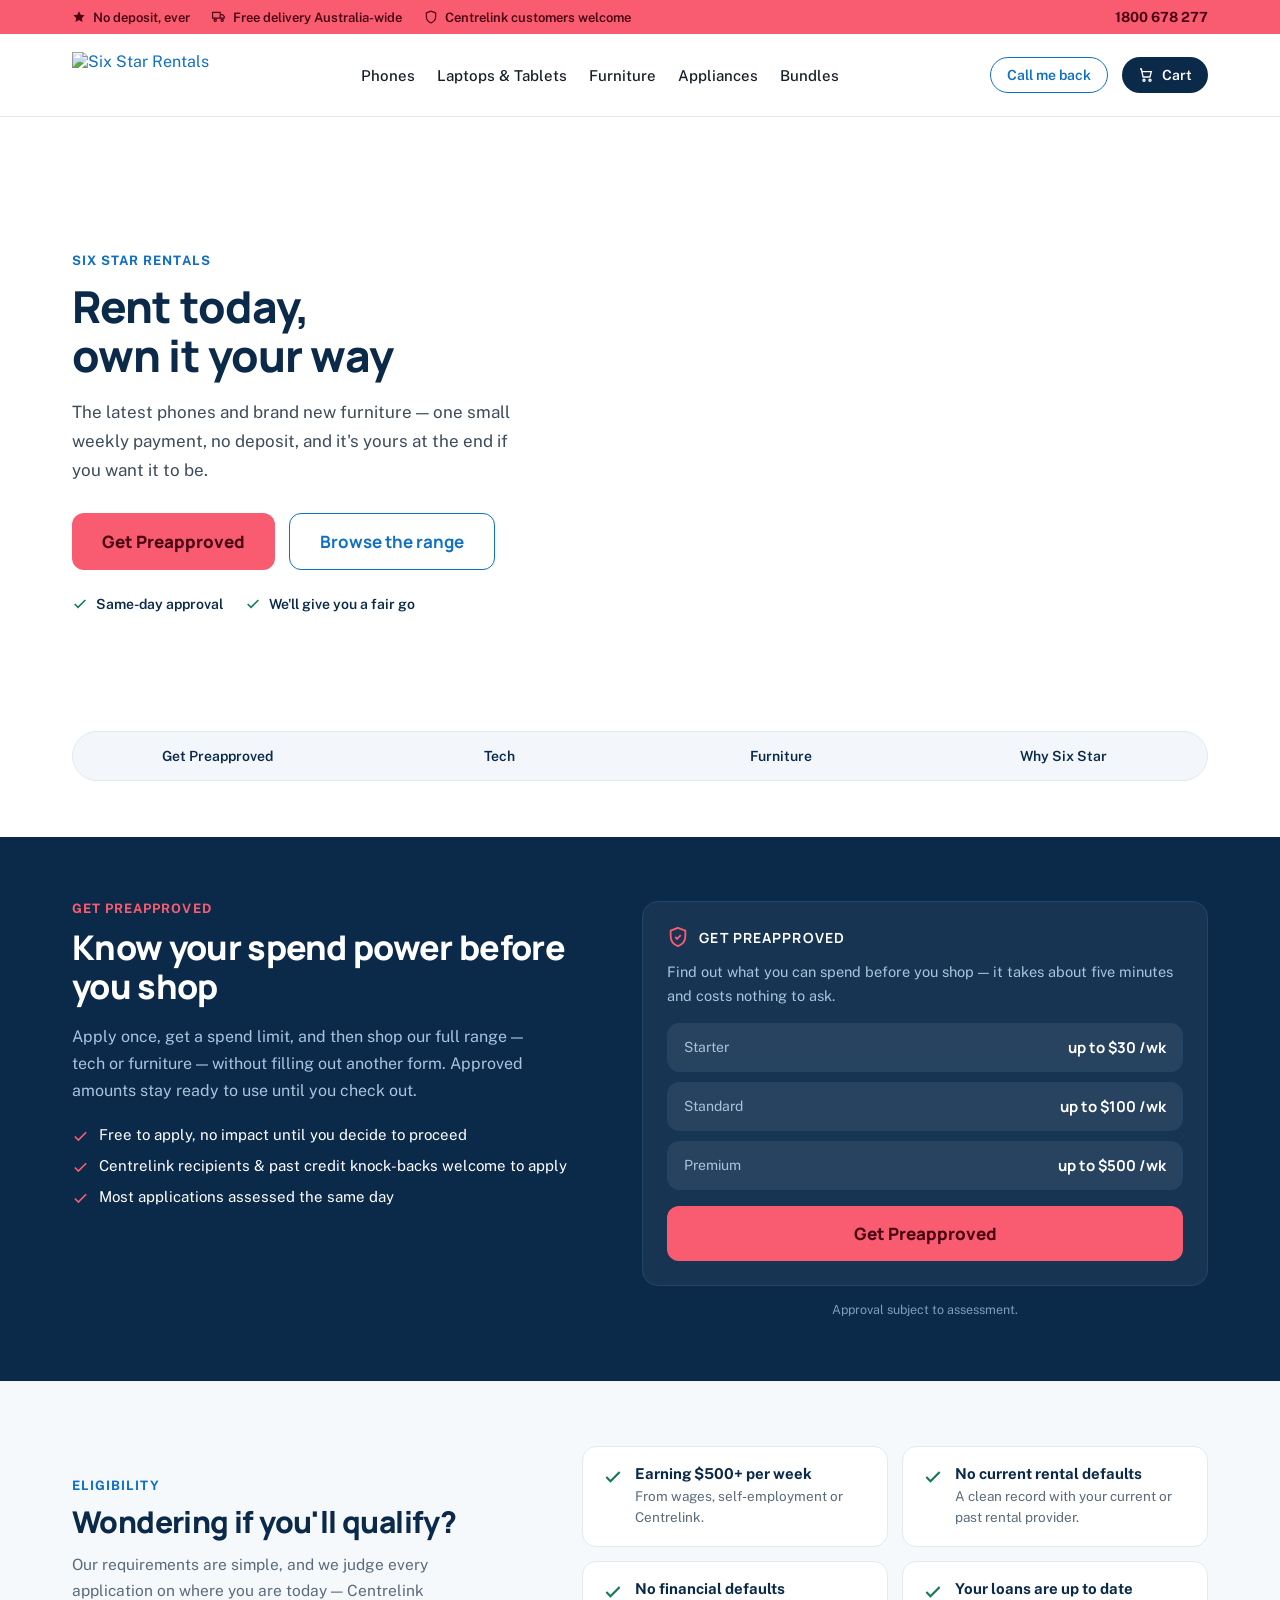
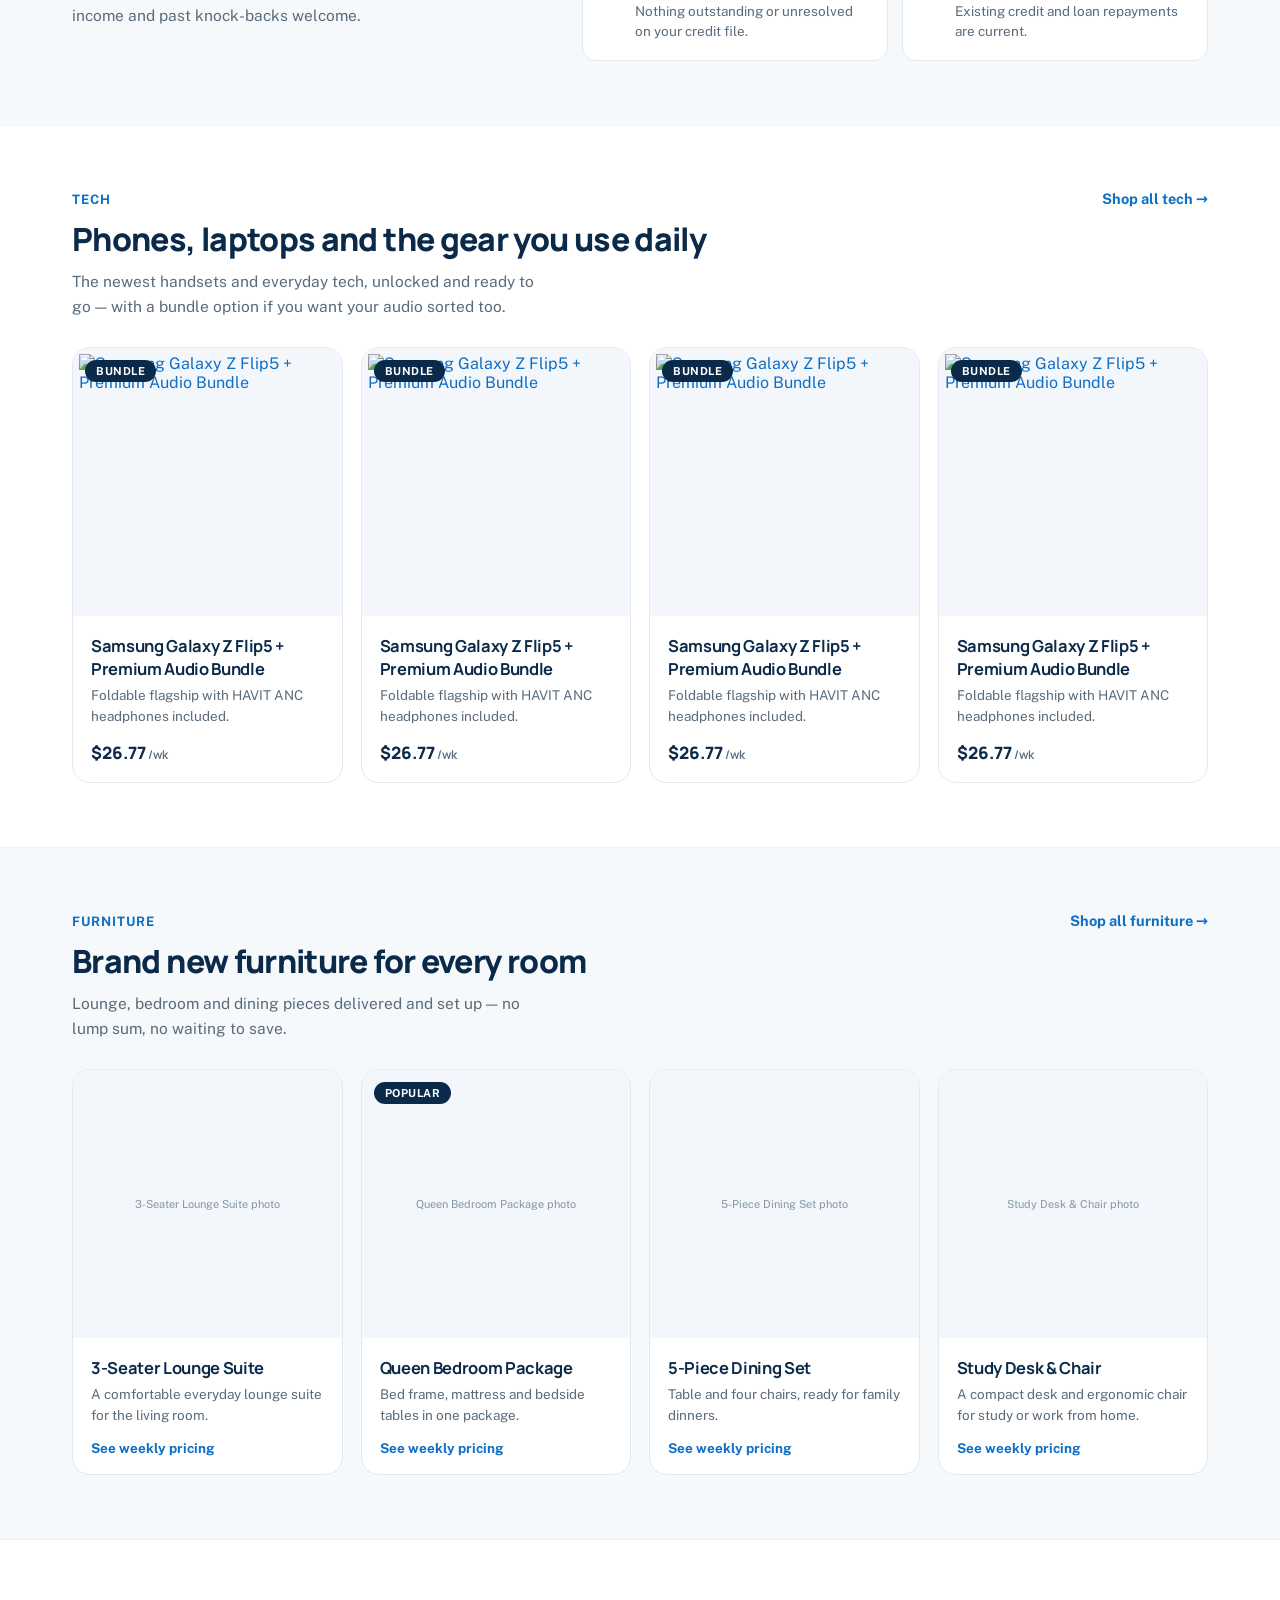
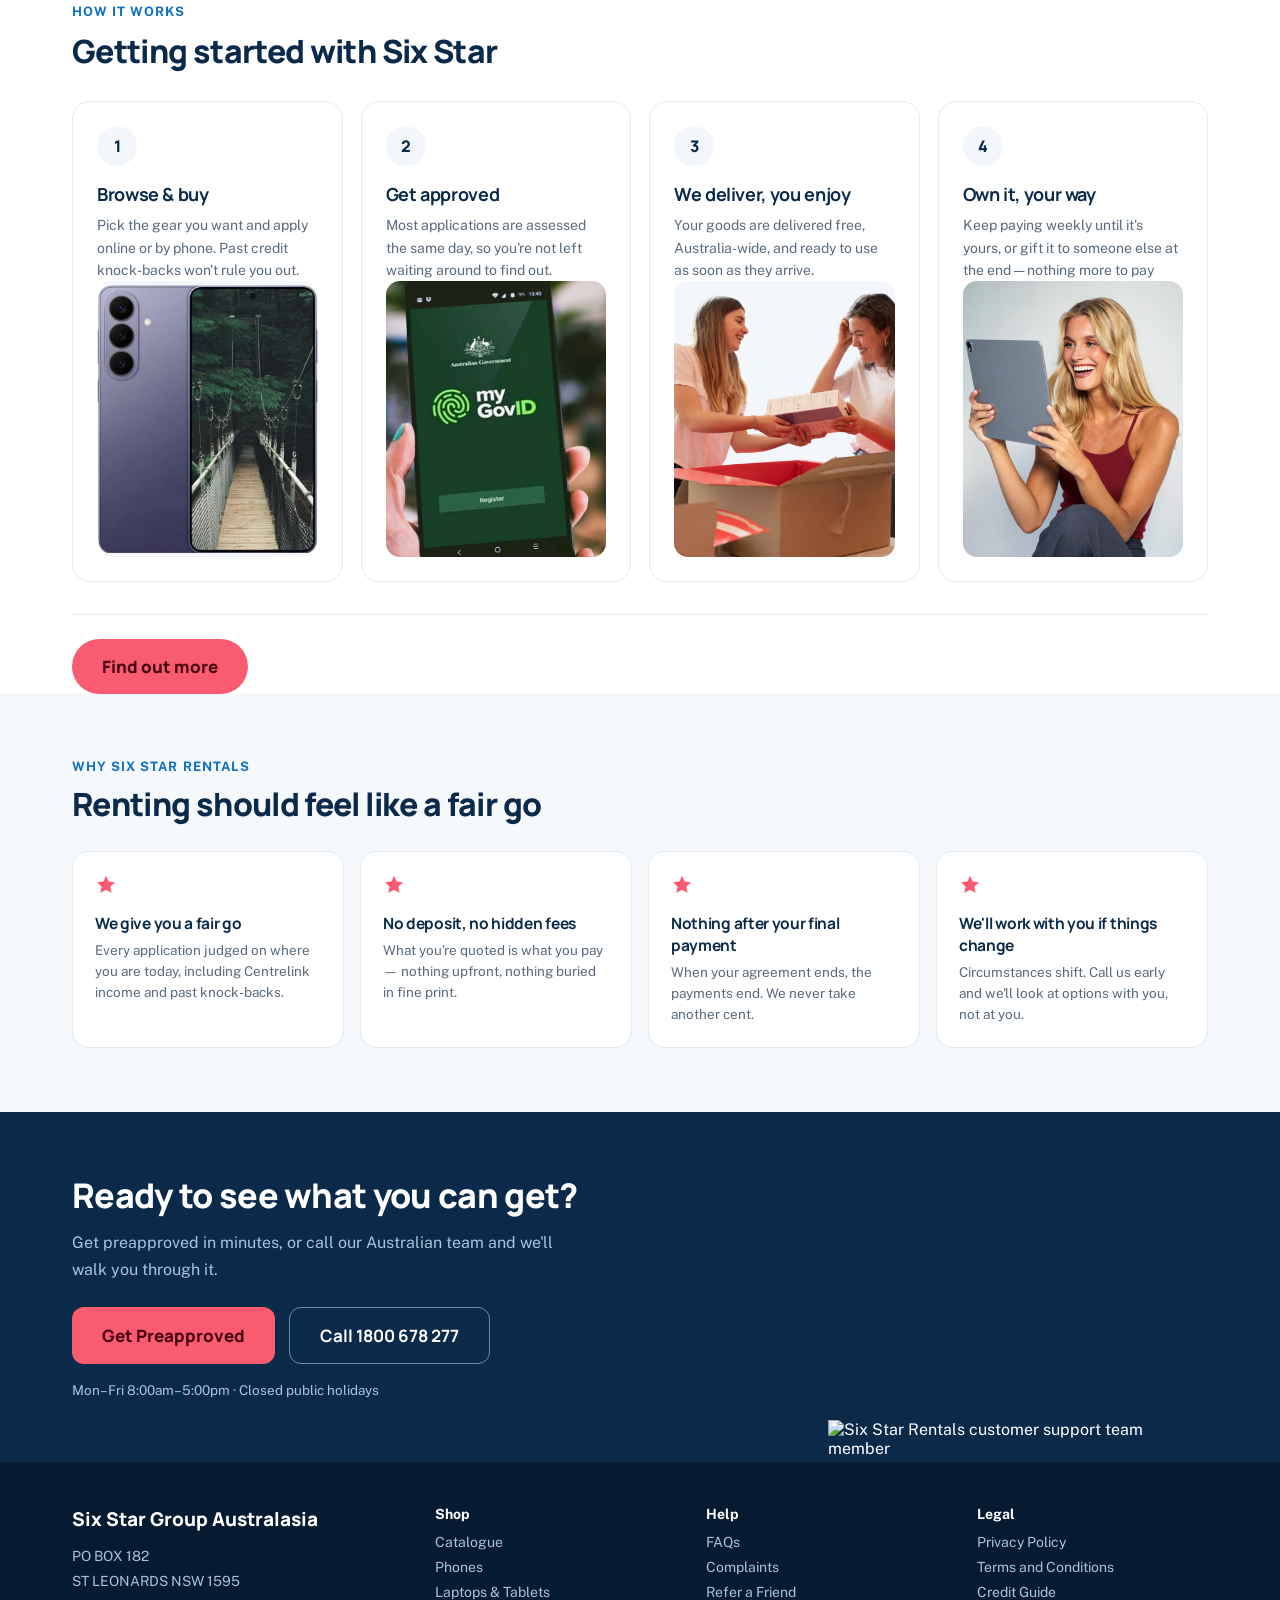
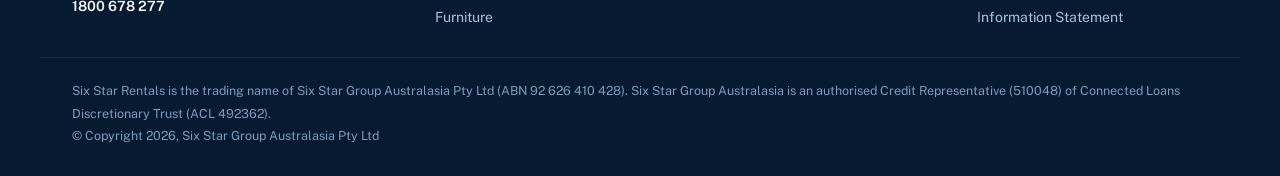
==== commit 12fd7625: "Add files via upload" ====
--- a/index.html
+++ b/index.html
@@ -27,12 +27,11 @@
   <div class="header-row">
     <a href="index.html" class="logo"><img src="https://sixstarrentals.com.au/content/uploads/2018/09/logo-600x149.png" alt="Six Star Rentals"></a>
     <nav class="main-nav" data-main-nav>
-      <div><a href="#" data-mega-trigger="phones">Phones</a></div>
-      <div><a href="#" data-mega-trigger="laptops">Laptops &amp; Tablets</a></div>
+      <div><a href="samsung-galaxy-z-flip5-with-premium-audio-bundle.html" data-mega-trigger="phones">Phones</a></div>
+      <div><a href="samsung-galaxy-z-flip5-with-premium-audio-bundle.html" data-mega-trigger="laptops">Laptops &amp; Tablets</a></div>
       <div><a href="#furniture" data-mega-trigger="furniture">Furniture</a></div>
-      <div><a href="#" data-mega-trigger="appliances">Appliances</a></div>
-      <div><a href="#" data-mega-trigger="wheels">Wheels</a></div>
-      <div><a href="#">Bundles</a></div>
+      <div><a href="samsung-galaxy-z-flip5-with-premium-audio-bundle.html" data-mega-trigger="appliances">Appliances</a></div>
+      <div><a href="samsung-galaxy-z-flip5-with-premium-audio-bundle.html">Bundles</a></div>
     </nav>
     <div class="header-actions">
       <a href="#" class="btn-callback">Call me back</a>
@@ -42,10 +41,10 @@
   </div>
 
   <div class="mega-menu" data-mega="phones"><div class="mega-menu-grid">
-    <a href="#" class="mega-tile"><span class="tile-img"><span class="tile-ph">Samsung Galaxy phone</span></span><span class="mega-tile-label">Samsung Galaxy</span></a>
+    <a href="samsung-galaxy-z-flip5-with-premium-audio-bundle.html" class="mega-tile"><span class="tile-img"><span class="tile-ph">Samsung Galaxy phone</span></span><span class="mega-tile-label">Samsung Galaxy</span></a>
     <a href="#" class="mega-tile"><span class="tile-img"><span class="tile-ph">Apple iPhone</span></span><span class="mega-tile-label">Apple iPhone</span></a>
     <a href="#" class="mega-tile"><span class="tile-img"><span class="tile-ph">Google Pixel phone</span></span><span class="mega-tile-label">Google Pixel</span></a>
-    <a href="#" class="mega-tile"><span class="tile-img"><span class="tile-ph">Phone with headphones bundle</span></span><span class="mega-tile-label">Audio Bundles</span></a>
+    <a href="samsung-galaxy-z-flip5-with-premium-audio-bundle.html" class="mega-tile"><span class="tile-img"><span class="tile-ph">Phone with headphones bundle</span></span><span class="mega-tile-label">Audio Bundles</span></a>
   </div></div>
   <div class="mega-menu" data-mega="laptops"><div class="mega-menu-grid">
     <a href="#" class="mega-tile"><span class="tile-img"><span class="tile-ph">Laptop</span></span><span class="mega-tile-label">Laptops</span></a>
@@ -53,10 +52,10 @@
     <a href="#" class="mega-tile"><span class="tile-img"><span class="tile-ph">2-in-1 laptop tablet</span></span><span class="mega-tile-label">2-in-1 Devices</span></a>
   </div></div>
   <div class="mega-menu" data-mega="furniture"><div class="mega-menu-grid">
-    <a href="#" class="mega-tile"><span class="tile-img"><span class="tile-ph">Lounge suite</span></span><span class="mega-tile-label">Lounges</span></a>
-    <a href="#" class="mega-tile"><span class="tile-img"><span class="tile-ph">Bedroom furniture</span></span><span class="mega-tile-label">Bedroom</span></a>
-    <a href="#" class="mega-tile"><span class="tile-img"><span class="tile-ph">Dining set</span></span><span class="mega-tile-label">Dining</span></a>
-    <a href="#" class="mega-tile"><span class="tile-img"><span class="tile-ph">Office desk and chair</span></span><span class="mega-tile-label">Office</span></a>
+    <a href="#furniture" class="mega-tile"><span class="tile-img"><span class="tile-ph">Lounge suite</span></span><span class="mega-tile-label">Lounges</span></a>
+    <a href="#furniture" class="mega-tile"><span class="tile-img"><span class="tile-ph">Bedroom furniture</span></span><span class="mega-tile-label">Bedroom</span></a>
+    <a href="#furniture" class="mega-tile"><span class="tile-img"><span class="tile-ph">Dining set</span></span><span class="mega-tile-label">Dining</span></a>
+    <a href="#furniture" class="mega-tile"><span class="tile-img"><span class="tile-ph">Office desk and chair</span></span><span class="mega-tile-label">Office</span></a>
   </div></div>
   <div class="mega-menu" data-mega="appliances"><div class="mega-menu-grid">
     <a href="#" class="mega-tile"><span class="tile-img"><span class="tile-ph">Air conditioner unit</span></span><span class="mega-tile-label">Aircon</span></a>
@@ -64,57 +63,46 @@
     <a href="#" class="mega-tile"><span class="tile-img"><span class="tile-ph">Smart TV</span></span><span class="mega-tile-label">Smart TVs</span></a>
     <a href="#" class="mega-tile"><span class="tile-img"><span class="tile-ph">Fridge freezer</span></span><span class="mega-tile-label">Fridge &amp; Freezers</span></a>
   </div></div>
-  <div class="mega-menu" data-mega="wheels"><div class="mega-menu-grid">
-    <a href="#" class="mega-tile"><span class="tile-img"><span class="tile-ph">Electric bike</span></span><span class="mega-tile-label">E-bikes</span></a>
-    <a href="#" class="mega-tile"><span class="tile-img"><span class="tile-ph">Electric scooter</span></span><span class="mega-tile-label">Electric Scooters</span></a>
-    <a href="#" class="mega-tile"><span class="tile-img"><span class="tile-ph">Mobility scooter</span></span><span class="mega-tile-label">Mobility Scooters</span></a>
-  </div></div>
+  
 
   <div class="mobile-panel" data-mobile-panel>
     <div class="mobile-panel-inner">
       <div class="mobile-section" data-section="phones">
         <button class="mobile-section-toggle">Phones<svg width="17" height="17" viewBox="0 0 24 24" fill="none" stroke="#A8C4DE" stroke-width="2.2"><path d="M6 9l6 6 6-6"/></svg></button>
         <div class="mobile-subgrid">
-          <a href="#" class="mobile-tile"><span class="mobile-tile-img"><span class="tile-ph">Samsung Galaxy phone</span></span><span class="mobile-tile-label">Samsung Galaxy</span></a>
-          <a href="#" class="mobile-tile"><span class="mobile-tile-img"><span class="tile-ph">Apple iPhone</span></span><span class="mobile-tile-label">Apple iPhone</span></a>
-          <a href="#" class="mobile-tile"><span class="mobile-tile-img"><span class="tile-ph">Google Pixel phone</span></span><span class="mobile-tile-label">Google Pixel</span></a>
-          <a href="#" class="mobile-tile"><span class="mobile-tile-img"><span class="tile-ph">Phone with headphones bundle</span></span><span class="mobile-tile-label">Audio Bundles</span></a>
+          <a href="#tech" class="mobile-tile"><span class="mobile-tile-img"><span class="tile-ph">Samsung Galaxy phone</span></span><span class="mobile-tile-label">Samsung Galaxy</span></a>
+          <a href="#tech" class="mobile-tile"><span class="mobile-tile-img"><span class="tile-ph">Apple iPhone</span></span><span class="mobile-tile-label">Apple iPhone</span></a>
+          <a href="#tech" class="mobile-tile"><span class="mobile-tile-img"><span class="tile-ph">Google Pixel phone</span></span><span class="mobile-tile-label">Google Pixel</span></a>
+          <a href="#tech" class="mobile-tile"><span class="mobile-tile-img"><span class="tile-ph">Phone with headphones bundle</span></span><span class="mobile-tile-label">Audio Bundles</span></a>
         </div>
       </div>
       <div class="mobile-section" data-section="laptops">
         <button class="mobile-section-toggle">Laptops &amp; Tablets<svg width="17" height="17" viewBox="0 0 24 24" fill="none" stroke="#A8C4DE" stroke-width="2.2"><path d="M6 9l6 6 6-6"/></svg></button>
         <div class="mobile-subgrid">
-          <a href="#" class="mobile-tile"><span class="mobile-tile-img"><span class="tile-ph">Laptop</span></span><span class="mobile-tile-label">Laptops</span></a>
-          <a href="#" class="mobile-tile"><span class="mobile-tile-img"><span class="tile-ph">Tablet</span></span><span class="mobile-tile-label">Tablets</span></a>
-          <a href="#" class="mobile-tile"><span class="mobile-tile-img"><span class="tile-ph">2-in-1 laptop tablet</span></span><span class="mobile-tile-label">2-in-1 Devices</span></a>
+          <a href="#tech" class="mobile-tile"><span class="mobile-tile-img"><span class="tile-ph">Laptop</span></span><span class="mobile-tile-label">Laptops</span></a>
+          <a href="#tech" class="mobile-tile"><span class="mobile-tile-img"><span class="tile-ph">Tablet</span></span><span class="mobile-tile-label">Tablets</span></a>
+          <a href="#tech" class="mobile-tile"><span class="mobile-tile-img"><span class="tile-ph">2-in-1 laptop tablet</span></span><span class="mobile-tile-label">2-in-1 Devices</span></a>
         </div>
       </div>
       <div class="mobile-section" data-section="furniture">
         <button class="mobile-section-toggle">Furniture<svg width="17" height="17" viewBox="0 0 24 24" fill="none" stroke="#A8C4DE" stroke-width="2.2"><path d="M6 9l6 6 6-6"/></svg></button>
         <div class="mobile-subgrid">
-          <a href="#" class="mobile-tile"><span class="mobile-tile-img"><span class="tile-ph">Lounge suite</span></span><span class="mobile-tile-label">Lounges</span></a>
-          <a href="#" class="mobile-tile"><span class="mobile-tile-img"><span class="tile-ph">Bedroom furniture</span></span><span class="mobile-tile-label">Bedroom</span></a>
-          <a href="#" class="mobile-tile"><span class="mobile-tile-img"><span class="tile-ph">Dining set</span></span><span class="mobile-tile-label">Dining</span></a>
-          <a href="#" class="mobile-tile"><span class="mobile-tile-img"><span class="tile-ph">Office desk and chair</span></span><span class="mobile-tile-label">Office</span></a>
+          <a href="#furniture" class="mobile-tile"><span class="mobile-tile-img"><span class="tile-ph">Lounge suite</span></span><span class="mobile-tile-label">Lounges</span></a>
+          <a href="#furniture" class="mobile-tile"><span class="mobile-tile-img"><span class="tile-ph">Bedroom furniture</span></span><span class="mobile-tile-label">Bedroom</span></a>
+          <a href="#furniture" class="mobile-tile"><span class="mobile-tile-img"><span class="tile-ph">Dining set</span></span><span class="mobile-tile-label">Dining</span></a>
+          <a href="#furniture" class="mobile-tile"><span class="mobile-tile-img"><span class="tile-ph">Office desk and chair</span></span><span class="mobile-tile-label">Office</span></a>
         </div>
       </div>
       <div class="mobile-section" data-section="appliances">
         <button class="mobile-section-toggle">Appliances<svg width="17" height="17" viewBox="0 0 24 24" fill="none" stroke="#A8C4DE" stroke-width="2.2"><path d="M6 9l6 6 6-6"/></svg></button>
         <div class="mobile-subgrid">
-          <a href="#" class="mobile-tile"><span class="mobile-tile-img"><span class="tile-ph">Air conditioner unit</span></span><span class="mobile-tile-label">Aircon</span></a>
-          <a href="#" class="mobile-tile"><span class="mobile-tile-img"><span class="tile-ph">Stick vacuum cleaner</span></span><span class="mobile-tile-label">Cleaning</span></a>
-          <a href="#" class="mobile-tile"><span class="mobile-tile-img"><span class="tile-ph">Smart TV</span></span><span class="mobile-tile-label">Smart TVs</span></a>
-          <a href="#" class="mobile-tile"><span class="mobile-tile-img"><span class="tile-ph">Fridge freezer</span></span><span class="mobile-tile-label">Fridge &amp; Freezers</span></a>
-        </div>
-      </div>
-      <div class="mobile-section" data-section="wheels">
-        <button class="mobile-section-toggle">Wheels<svg width="17" height="17" viewBox="0 0 24 24" fill="none" stroke="#A8C4DE" stroke-width="2.2"><path d="M6 9l6 6 6-6"/></svg></button>
-        <div class="mobile-subgrid">
-          <a href="#" class="mobile-tile"><span class="mobile-tile-img"><span class="tile-ph">Electric bike</span></span><span class="mobile-tile-label">E-bikes</span></a>
-          <a href="#" class="mobile-tile"><span class="mobile-tile-img"><span class="tile-ph">Electric scooter</span></span><span class="mobile-tile-label">Electric Scooters</span></a>
-          <a href="#" class="mobile-tile"><span class="mobile-tile-img"><span class="tile-ph">Mobility scooter</span></span><span class="mobile-tile-label">Mobility Scooters</span></a>
-        </div>
-      </div>
+          <a href="#tech" class="mobile-tile"><span class="mobile-tile-img"><span class="tile-ph">Air conditioner unit</span></span><span class="mobile-tile-label">Aircon</span></a>
+          <a href="#tech" class="mobile-tile"><span class="mobile-tile-img"><span class="tile-ph">Stick vacuum cleaner</span></span><span class="mobile-tile-label">Cleaning</span></a>
+          <a href="#tech" class="mobile-tile"><span class="mobile-tile-img"><span class="tile-ph">Smart TV</span></span><span class="mobile-tile-label">Smart TVs</span></a>
+          <a href="#tech" class="mobile-tile"><span class="mobile-tile-img"><span class="tile-ph">Fridge freezer</span></span><span class="mobile-tile-label">Fridge &amp; Freezers</span></a>
+        </div>
+      </div>
+      
       <a href="#" class="mobile-link">Bundles</a>
       <a href="#preapproved" class="mobile-cta">Get Preapproved</a>
       <a href="tel:1800678277" class="mobile-call">Call 1800 678 277</a>
@@ -146,10 +134,10 @@
 
   <nav class="wrap" style="margin-top:48px">
     <div class="subnav">
-      <a href="#preapproved">Get Preapproved</a>
-      <a href="#tech">Tech</a>
-      <a href="#furniture">Furniture</a>
-      <a href="#promise">Why Six Star</a>
+      <a href="samsung-galaxy-z-flip5-with-premium-audio-bundle.html">Get Preapproved</a>
+      <a href="samsung-galaxy-z-flip5-with-premium-audio-bundle.html">Tech</a>
+      <a href="samsung-galaxy-z-flip5-with-premium-audio-bundle.html">Furniture</a>
+      <a href="samsung-galaxy-z-flip5-with-premium-audio-bundle.html">Why Six Star</a>
     </div>
   </nav>
 
@@ -254,25 +242,25 @@
         <a href="#tech" class="section-link">Shop all tech &rarr;</a>
       </div>
       <div class="cards-4">
-        <a href="#" class="prod-card">
+        <a href="samsung-galaxy-z-flip5-with-premium-audio-bundle.html" class="prod-card">
           <div class="prod-media"><span class="badge-navy">Bundle</span><img src="https://sixstarrentals.com.au/content/uploads/2025/11/25.png" alt="Samsung Galaxy Z Flip5 + Premium Audio Bundle"></div>
           <div class="prod-body"><h3 class="prod-title">Samsung Galaxy Z Flip5 + Premium Audio Bundle</h3><p class="prod-blurb">Foldable flagship with HAVIT ANC headphones included.</p>
             <div class="prod-price-row"><span class="prod-price">$26.77<small> /wk</small></span></div>
           </div>
         </a>
-        <a href="#" class="prod-card">
+        <a href="samsung-galaxy-z-flip5-with-premium-audio-bundle.html" class="prod-card">
           <div class="prod-media"><span class="badge-navy">Bundle</span><img src="https://sixstarrentals.com.au/content/uploads/2025/11/25.png" alt="Samsung Galaxy Z Flip5 + Premium Audio Bundle"></div>
           <div class="prod-body"><h3 class="prod-title">Samsung Galaxy Z Flip5 + Premium Audio Bundle</h3><p class="prod-blurb">Foldable flagship with HAVIT ANC headphones included.</p>
             <div class="prod-price-row"><span class="prod-price">$26.77<small> /wk</small></span></div>
           </div>
         </a>
-        <a href="#" class="prod-card">
+        <a href="samsung-galaxy-z-flip5-with-premium-audio-bundle.html" class="prod-card">
           <div class="prod-media"><span class="badge-navy">Bundle</span><img src="https://sixstarrentals.com.au/content/uploads/2025/11/25.png" alt="Samsung Galaxy Z Flip5 + Premium Audio Bundle"></div>
           <div class="prod-body"><h3 class="prod-title">Samsung Galaxy Z Flip5 + Premium Audio Bundle</h3><p class="prod-blurb">Foldable flagship with HAVIT ANC headphones included.</p>
             <div class="prod-price-row"><span class="prod-price">$26.77<small> /wk</small></span></div>
           </div>
         </a>
-        <a href="#" class="prod-card">
+        <a href="samsung-galaxy-z-flip5-with-premium-audio-bundle.html" class="prod-card">
           <div class="prod-media"><span class="badge-navy">Bundle</span><img src="https://sixstarrentals.com.au/content/uploads/2025/11/25.png" alt="Samsung Galaxy Z Flip5 + Premium Audio Bundle"></div>
           <div class="prod-body"><h3 class="prod-title">Samsung Galaxy Z Flip5 + Premium Audio Bundle</h3><p class="prod-blurb">Foldable flagship with HAVIT ANC headphones included.</p>
             <div class="prod-price-row"><span class="prod-price">$26.77<small> /wk</small></span></div>
